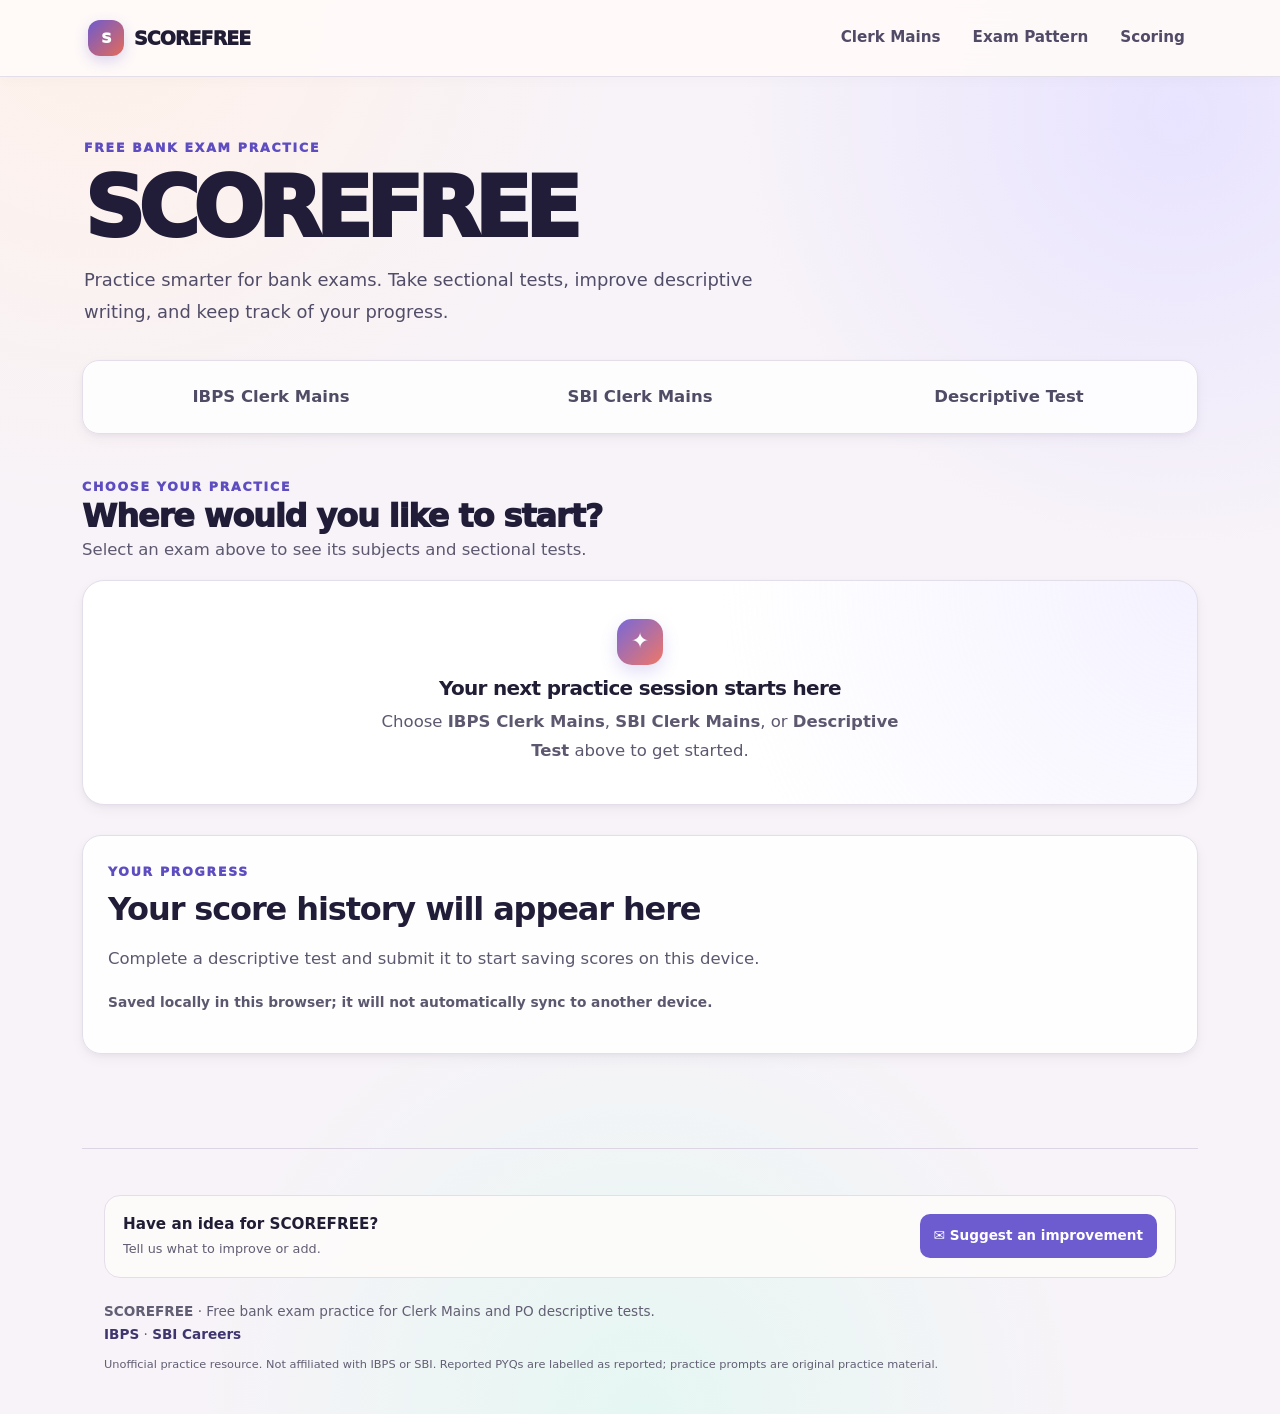
==== index.html @ 8751886a "Bust cached navigation script after direct-launch fix" ====
<!doctype html><html lang="en"><head><meta charset="utf-8"><meta name="viewport" content="width=device-width,initial-scale=1"><meta name="description" content="SCOREFREE is a free bank exam practice website for IBPS Clerk Mains, SBI Clerk Mains and PO descriptive tests."><meta name="robots" content="index, follow"><link rel="canonical" href="https://letscrackitt.github.io/scorefree/"><meta property="og:title" content="SCOREFREE — Free Bank Exam Practice"><meta property="og:description" content="Free sectional practice for IBPS Clerk Mains and SBI Clerk Mains, plus descriptive writing practice for IBPS PO and SBI PO."><meta property="og:type" content="website"><meta property="og:url" content="https://letscrackitt.github.io/scorefree/"><title>SCOREFREE — Free Bank Exam Sectional Practice</title><link rel="stylesheet" href="style.css?v=20261024i"><style>/* SCOREFREE spacing refinement — subtle visual polish */main{padding-top:42px}.hero{padding:48px 54px}.hero h1{margin-top:10px;margin-bottom:18px}.hero .lead{line-height:1.7}.section-title{margin-top:42px;margin-bottom:15px}.grid>.card{min-height:235px;padding:28px 28px 24px}.grid>.card h2{margin-top:17px;margin-bottom:8px}.types{gap:17px}.type{padding:24px 26px 22px}@media(max-width:900px){main{padding-top:30px}.hero{padding:40px 32px}}@media(max-width:800px){main{padding-top:28px}.hero{padding:34px 24px}}@media(max-width:500px){.hero{padding:32px 22px}.section-title{margin-top:38px}}</style><script async src="https://www.googletagmanager.com/gtag/js?id=G-ZDRTG9LGFW"></script><script>window.dataLayer=window.dataLayer||[];function gtag(){dataLayer.push(arguments);}gtag('js',new Date());gtag('config','G-ZDRTG9LGFW');</script></head><body><header><div class="nav"><button class="brand" onclick="home()"><span class="mark">S</span><span>SCOREFREE</span></button><div class="nav-actions"><button class="navlink" onclick="showHomeTab(&quot;ibps-clerk&quot;)">Clerk Mains</button><button class="navlink" onclick="patterns()">Exam Pattern</button><button class="navlink" onclick="aboutScores()">Scoring</button></div></div></header><main id="app"></main><footer><div style="margin:18px 0 22px;padding:16px 18px;border:1px solid var(--line);border-radius:16px;background:rgba(255,253,252,.8);display:flex;align-items:center;justify-content:space-between;gap:14px;flex-wrap:wrap"><div><b style="display:block;color:var(--ink);font-size:.95rem">Have an idea for SCOREFREE?</b><span style="font-size:.8rem">Tell us what to improve or add.</span></div><a href="https://mail.google.com/mail/?view=cm&fs=1&to=gold24cc@gmail.com&su=SCOREFREE%20suggestion" target="_blank" rel="noopener noreferrer" style="display:inline-flex;align-items:center;gap:7px;padding:10px 14px;border-radius:10px;background:var(--purple);color:#fff;text-decoration:none;font-weight:900;white-space:nowrap">✉ Suggest an improvement</a></div><b>SCOREFREE</b><span> · Free bank exam practice for Clerk Mains and PO descriptive tests.</span><div><a href="https://www.ibps.in/" target="_blank" rel="noreferrer">IBPS</a> · <a href="https://sbi.bank.in/web/careers/current-openings1" target="_blank" rel="noreferrer">SBI Careers</a></div><small>Unofficial practice resource. Not affiliated with IBPS or SBI. Reported PYQs are labelled as reported; practice prompts are original practice material.</small></footer><script src="initial-scroll-fix.js?v=20260911b"></script><script src="data.js?v=20260910c"></script><script src="longpassages.js?v=20260910c"></script><script src="app.js?v=20261024b"></script><script src="seo.js?v=20260910d"></script><script src="test-start.js?v=20260925a"></script><script src="passage-length-fix.js?v=20260910a"></script><script src="question-headings.js?v=20260911a"></script><script src="scroll-fix.js?v=20260911a"></script><script src="redesign.js?v=20261025b"></script></body></html>
---- style.css ----
:root{--ink:#202033;--muted:#6e6a7d;--line:#e7dfeb;--bg:#f7f3f8;--card:#fffdfc;--nav:#fff9f6;--navy:#29244a;--teal:#178f83;--teal2:#106b64;--coral:#e56b57;--gold:#d9a441;--purple:#7567c8;--yellow:#f2c94c;--mint:#dff5ef;--lav:#ebe7fb;--peach:#fde5df;--butter:#fff3c9;--shadow:0 18px 50px rgba(43,34,67,.09);--space-1:6px;--space-2:10px;--space-3:14px;--space-4:18px;--space-5:24px;--space-6:32px;--space-7:42px}*{box-sizing:border-box}html{scroll-behavior:smooth}body{margin:0;background:radial-gradient(circle at 8% 0%,#fff1e9 0,transparent 28%),radial-gradient(circle at 92% 8%,#e8e3ff 0,transparent 25%),radial-gradient(circle at 50% 100%,#e5f7f2 0,transparent 28%),var(--bg);color:var(--ink);font-family:Inter,ui-sans-serif,system-ui,-apple-system,"Segoe UI",sans-serif}button,textarea{font:inherit}button{cursor:pointer}.nav{max-width:1160px;margin:auto;padding:15px 22px;display:flex;align-items:center;justify-content:space-between}.nav-actions{display:flex;gap:var(--space-1)}.brand{border:0;background:none;font-size:1.18rem;font-weight:950;letter-spacing:-.04em;color:var(--ink);display:flex;align-items:center;gap:10px}.mark{display:grid;place-items:center;width:36px;height:36px;border-radius:12px;background:linear-gradient(135deg,var(--purple),var(--coral));color:#fff;font-size:.9rem;box-shadow:0 8px 18px rgba(117,103,200,.25)}header{position:sticky;top:0;z-index:10;background:rgba(255,249,246,.88);backdrop-filter:blur(16px);border-bottom:1px solid var(--line)}.navlink,.back{border:0;background:none;color:var(--muted);font-weight:850;padding:9px 11px}.navlink:hover,.back:hover{color:var(--purple)}main{max-width:1160px;margin:auto;padding:var(--space-7) 22px 76px;min-height:72vh}.hero{position:relative;overflow:hidden;padding:52px 56px;border:1px solid var(--line);border-radius:32px;background:linear-gradient(135deg,#fffaf5 0%,#f3edff 48%,#e6faf5 100%);box-shadow:var(--shadow)}.hero:before{content:"";position:absolute;width:230px;height:230px;border-radius:50%;background:rgba(242,201,76,.24);right:90px;bottom:-145px}.hero:after{content:"";position:absolute;width:220px;height:220px;border-radius:50%;background:rgba(229,107,87,.14);right:-70px;top:-90px}.eyebrow{text-transform:uppercase;letter-spacing:.15em;font-size:.72rem;font-weight:950;color:var(--purple);margin:0 0 var(--space-2)}h1{font-size:clamp(2.7rem,7vw,5.7rem);line-height:.91;letter-spacing:-.075em;margin:11px 0 20px;max-width:850px}h2{letter-spacing:-.04em;margin-top:0}h3{letter-spacing:-.025em}.lead{color:var(--muted);line-height:1.75;max-width:730px;font-size:1.05rem;margin:0}.hero-actions{display:flex;gap:var(--space-2);flex-wrap:wrap;margin-top:var(--space-5)}.primary,.secondary,.ghost{border-radius:12px;padding:12px 16px;font-weight:900;transition:.16s}.primary{border:1px solid var(--purple);background:linear-gradient(135deg,var(--purple),#5c50ad);color:#fff;box-shadow:0 9px 19px rgba(117,103,200,.2)}.primary:hover{background:linear-gradient(135deg,#6659b7,var(--purple));transform:translateY(-1px)}.secondary{border:1px solid var(--line);background:#fffaf7;color:var(--ink)}.secondary:hover{border-color:#cfc1da;transform:translateY(-1px)}.ghost{border:1px solid transparent;background:transparent;color:var(--purple)}.grid{display:grid;grid-template-columns:repeat(2,1fr);gap:var(--space-4)}.card{background:rgba(255,253,252,.88);border:1px solid var(--line);border-radius:20px;padding:var(--space-5);box-shadow:0 9px 30px rgba(43,34,67,.055);transition:.16s;position:relative;overflow:hidden}.card:before{content:"";position:absolute;left:0;top:0;width:7px;height:100%;background:linear-gradient(var(--purple),var(--coral))}.card:hover{transform:translateY(-2px);box-shadow:0 18px 40px rgba(43,34,67,.1);border-color:#d4c9dd}.badge{display:inline-flex;align-items:center;background:var(--lav);color:#5549a6;border-radius:99px;padding:6px 10px;font-size:.72rem;font-weight:950}.badge.coral{background:var(--peach);color:#a84838}.muted{color:var(--muted)}.types{display:grid;grid-template-columns:repeat(2,1fr);gap:15px}.type:nth-child(3n+1){background:linear-gradient(135deg,#fffdfc,#f0ecff)}.type:nth-child(3n+2){background:linear-gradient(135deg,#fffdfc,#e9f8f4)}.type:nth-child(3n){background:linear-gradient(135deg,#fffdfc,#fff2d7)}.count{display:inline-flex;margin-top:7px;align-items:center;gap:5px;color:var(--muted);font-size:.82rem}.count strong{color:var(--ink)}.tests{display:grid;grid-template-columns:repeat(5,minmax(0,1fr));gap:var(--space-3);margin-top:var(--space-5)}.test{border:1px solid var(--line);background:rgba(255,253,252,.9);border-radius:17px;padding:16px;min-height:112px;text-align:left;transition:.16s;display:flex;flex-direction:column;justify-content:space-between;gap:8px;box-shadow:0 4px 14px rgba(43,34,67,.035)}.test:nth-child(4n+1){border-top:4px solid var(--purple)}.test:nth-child(4n+2){border-top:4px solid var(--teal)}.test:nth-child(4n+3){border-top:4px solid var(--coral)}.test:nth-child(4n){border-top:4px solid var(--gold)}.test:hover{border-color:#cdbfd9;box-shadow:0 15px 30px rgba(43,34,67,.09);transform:translateY(-2px)}.num{font-size:1.35rem;font-weight:950}.small{font-size:.78rem;color:var(--muted)}.tag{display:inline-flex;width:max-content;border-radius:99px;padding:5px 8px;font-size:.67rem;font-weight:900}.tag.pyq{background:var(--mint);color:#126b61}.tag.practice{background:var(--peach);color:#a74e38}.notice{background:linear-gradient(135deg,#fff5cf,#fff0e8);border:1px solid #eedcb7;border-radius:15px;padding:15px 17px;color:#665d4e;line-height:1.6}.pattern-grid{display:grid;grid-template-columns:repeat(2,1fr);gap:16px;margin-top:20px}.pattern-card{background:linear-gradient(135deg,#fffdfc,#f0ecff);border:1px solid var(--line);border-radius:20px;padding:22px}.pattern-card:nth-child(2){background:linear-gradient(135deg,#fffdfc,#e5f8f3)}.pattern-card strong{font-size:1.2rem}.stat-row{display:flex;gap:8px;flex-wrap:wrap;margin-top:13px}.stat{padding:7px 10px;border-radius:9px;background:var(--butter);font-size:.78rem;font-weight:850}.testhead{display:flex;justify-content:space-between;gap:20px;align-items:start}.timerbox{text-align:right}.timer{background:linear-gradient(135deg,var(--navy),#4a3d78);color:#fff;padding:12px 16px;border-radius:13px;font-weight:950;font-variant-numeric:tabular-nums;min-width:94px;text-align:center;font-size:1.1rem;box-shadow:0 9px 20px rgba(41,36,74,.2)}.timer.warn{background:linear-gradient(135deg,#c94c3d,var(--coral))}.prompt{margin-top:var(--space-5);background:rgba(255,253,252,.94);border:1px solid var(--line);border-radius:22px;padding:28px 32px;box-shadow:var(--shadow)}.prompttext{line-height:1.8;font-size:1.06rem}.learn-strip{display:grid;grid-template-columns:1.1fr .9fr;gap:var(--space-2);margin-top:var(--space-5)}.learn-strip>div{border-radius:14px;padding:14px 15px;display:flex;flex-direction:column;gap:4px}.learn-strip>div:first-child{background:var(--lav);color:#4f478e}.learn-strip .word-rule{background:var(--mint);color:#225e57}.learn-strip span{font-size:.88rem;line-height:1.55}.answerbox{position:relative;margin-top:var(--space-5)}.textarea{width:100%;min-height:360px;margin-top:0;border:1px solid #d7cedd;border-radius:14px;padding:17px;resize:vertical;line-height:1.7;outline:none;background:#fff}.textarea:focus{border-color:var(--purple);box-shadow:0 0 0 4px rgba(117,103,200,.12)}.words{text-align:right;color:var(--muted);font-size:.8rem;margin-top:6px}.actions{display:flex;justify-content:flex-end;gap:var(--space-2);margin-top:var(--space-3);flex-wrap:wrap}.feedback{margin-top:var(--space-5);display:grid;grid-template-columns:1.1fr .9fr;gap:var(--space-4)}.scorecard,.learncard{background:linear-gradient(135deg,#fffdfc,#f1edff);border:1px solid var(--line);border-radius:20px;padding:22px}.learncard{background:linear-gradient(135deg,#fffdfc,#e8f8f3)}.scorebig{font-size:3rem;font-weight:950;letter-spacing:-.07em}.scorebar{height:10px;background:#e8e0ed;border-radius:99px;overflow:hidden;margin:12px 0 18px}.scorefill{height:100%;background:linear-gradient(90deg,var(--coral),var(--purple),var(--teal));border-radius:99px}.rubric{display:grid;gap:10px}.rubric-row{display:grid;grid-template-columns:1fr 50px;gap:10px;align-items:center}.mini-bar{height:7px;background:#e8e0ed;border-radius:99px;overflow:hidden}.mini-fill{height:100%;background:linear-gradient(90deg,var(--gold),var(--coral));border-radius:99px}.learncard ul{padding-left:19px;line-height:1.7}.result-actions{display:flex;gap:9px;flex-wrap:wrap;margin-top:17px}table{width:100%;border-collapse:separate;border-spacing:0;background:var(--card);border:1px solid var(--line);border-radius:17px;overflow:hidden}th,td{padding:14px;border-bottom:1px solid var(--line);text-align:left}th{background:#eee9f8;font-size:.82rem}tr:last-child td{border-bottom:0}.score-note{font-size:.78rem;color:var(--muted);line-height:1.55}.section-title{display:flex;justify-content:space-between;align-items:end;gap:16px;margin:38px 0 16px}.section-title p{margin:0}.history{margin-top:var(--space-5)}.history-row{display:flex;justify-content:space-between;gap:12px;padding:13px 0;border-bottom:1px solid var(--line)}footer{max-width:1116px;margin:auto;border-top:1px solid var(--line);padding:28px 22px 40px;color:var(--muted);font-size:.85rem}footer a{color:var(--ink);font-weight:800}footer small{display:block;margin-top:9px}.practice-target{display:inline-block;margin-top:10px;padding:9px 12px;border-radius:10px;background:#fff1cf;border:1px solid #f1c86b;font-weight:800;color:#6b4b00}.passage{margin:28px auto;padding:30px 32px;max-width:980px;border:1px solid #c9b8ff;border-radius:18px;background:linear-gradient(135deg,#faf7ff,#f0fbff);box-shadow:0 8px 22px rgba(43,34,67,.05)}.passage-label{font-size:.78rem;text-transform:uppercase;letter-spacing:.09em;font-weight:900;color:#6d4aff;margin-bottom:14px}.passage p{margin:0;line-height:1.9;color:#25304a;font-size:1rem}.passage p+p{margin-top:1.05em}@media(max-width:900px){main{padding:30px 18px 62px}.hero{padding:40px 32px}.tests{grid-template-columns:repeat(4,minmax(0,1fr))}}@media(max-width:800px){main{padding:28px 15px 58px}.hero{padding:34px 24px}.grid,.types,.pattern-grid,.feedback,.learn-strip{grid-template-columns:1fr}.tests{grid-template-columns:repeat(3,minmax(0,1fr))}.testhead{flex-direction:column}.timerbox{text-align:left}.section-title{align-items:start;flex-direction:column}}@media(max-width:500px){.nav{padding:12px 14px}.nav-actions{gap:0}.navlink{padding:8px 6px;font-size:.78rem}.brand{font-size:1rem}.tests{grid-template-columns:repeat(2,minmax(0,1fr));gap:10px}.test{min-height:104px;padding:13px}.prompt{padding:20px}.passage{margin:20px 0;padding:22px 20px}.textarea{min-height:300px}.actions{justify-content:stretch}.actions button{flex:1}.hero-actions{flex-direction:column;align-items:stretch}}

/* SCOREFREE visual polish v2 — styling only, no app logic changes */
:focus-visible{outline:3px solid rgba(117,103,200,.32);outline-offset:3px}
::selection{background:#ddd5ff;color:#29244a}
.nav{min-height:68px}
.brand{transition:transform .18s ease,opacity .18s ease}.brand:hover{transform:translateY(-1px);opacity:.9}
.mark{transition:transform .18s ease,box-shadow .18s ease}.brand:hover .mark{transform:rotate(-3deg) scale(1.04);box-shadow:0 10px 22px rgba(117,103,200,.3)}
.navlink{border-radius:10px;transition:background .16s ease,color .16s ease}.navlink:hover{background:rgba(117,103,200,.08)}
main{padding-top:50px}
.hero{isolation:isolate}.hero>*{position:relative;z-index:1}
.hero h1{max-width:760px}.hero .lead{max-width:650px}
.primary,.secondary,.ghost{min-height:44px}.primary:active,.secondary:active{transform:translateY(1px)}
.grid{gap:20px}.grid>.card{min-height:245px;padding:30px 30px 26px}.grid>.card h2{margin:18px 0 9px}.grid>.card .muted{line-height:1.65}
.card:before{opacity:.85}.card:hover:before{opacity:1}
.section-title{margin-top:48px}.section-title h2{margin:0;font-size:clamp(1.45rem,3vw,2rem)}
.types{gap:18px}.type{min-height:190px;display:flex;flex-direction:column;justify-content:space-between;padding:25px 27px 23px}.type h3{font-size:1.35rem;margin:16px 0 0}.type .primary{align-self:flex-start;margin-top:20px}
.tests{gap:13px}.test{min-height:126px;padding:15px 15px 14px}.test .small{line-height:1.45}.test:focus-visible{transform:translateY(-2px);border-color:var(--purple)}
.notice{box-shadow:0 5px 18px rgba(43,34,67,.035)}
.testhead{padding:4px 2px 2px}.testhead h2{font-size:clamp(1.7rem,4vw,2.35rem);margin:8px 0 5px}.timerbox{position:sticky;top:88px}.timer{font-size:1.18rem;letter-spacing:.02em;padding:13px 18px}
.prompt{padding:32px 36px}.prompttext h2{font-size:clamp(1.35rem,3vw,1.85rem);line-height:1.25}.prompttext>p{line-height:1.75}.passage{max-width:900px;margin:30px auto;padding:30px 34px;border-radius:20px}.passage p{font-size:1.02rem;line-height:1.88}
.learn-strip{gap:12px}.learn-strip>div{min-height:92px;padding:16px 17px}.learn-strip b{font-size:.9rem}
.answerbox{margin-top:26px}.textarea{min-height:390px;font-size:1rem;box-shadow:inset 0 1px 2px rgba(43,34,67,.025)}.textarea::placeholder{color:#aaa3b3}
.actions{margin-top:16px}.actions .primary{min-width:150px}
.feedback{gap:20px}.scorecard,.learncard{padding:28px}.scorebig{font-size:3.6rem}.scorebar{height:11px}.result-actions{gap:10px}
footer{margin-top:18px;border-top-color:#ddd4e3}footer a{text-decoration:none}footer a:hover{text-decoration:underline;color:var(--purple)}
.site-feedback{margin-bottom:22px;padding-bottom:22px;border-bottom:1px solid var(--line)}
@media(max-width:800px){main{padding-top:34px}.grid>.card{min-height:auto}.type{min-height:170px}.prompt{padding:26px 24px}.timerbox{position:static}.scorecard,.learncard{padding:23px}}
@media(max-width:500px){main{padding-top:24px}.nav{min-height:62px}.hero{border-radius:24px;padding:30px 22px}.hero h1{font-size:clamp(2.55rem,15vw,4rem);line-height:.94}.hero-actions{gap:9px}.grid>.card{padding:24px 22px}.tests{gap:9px}.test{min-height:112px;padding:12px}.prompt{padding:22px 18px;border-radius:18px}.passage{padding:21px 18px;border-radius:17px}.learn-strip>div{min-height:auto}.textarea{min-height:310px;padding:15px}.actions .primary{min-width:0}.feedback{gap:13px}.scorebig{font-size:3.1rem}}
@media(prefers-reduced-motion:reduce){*,*::before,*::after{scroll-behavior:auto!important;transition:none!important;animation:none!important}}

.scorebig{display:flex;align-items:baseline;gap:8px;letter-spacing:-.04em}.scorebig .score-denom{font-size:1.45rem;font-weight:800;letter-spacing:-.02em;color:var(--muted)}@media(max-width:600px){.scorebig .score-denom{font-size:1.15rem}}


/* Homepage navigation refresh */
.site-intro{padding:18px 2px 8px;margin-bottom:22px}
.site-intro h1{font-size:clamp(3rem,8vw,5.2rem);letter-spacing:-.075em;line-height:.95;margin:10px 0 16px}
.site-intro .lead{max-width:720px}
.home-tabs{display:flex;gap:8px;flex-wrap:wrap;padding:7px;background:rgba(255,253,252,.78);border:1px solid var(--line);border-radius:16px;margin:24px 0 20px;box-shadow:0 7px 22px rgba(43,34,67,.045)}
.home-tab{flex:1;min-width:160px;padding:13px 15px;border:1px solid transparent;border-radius:11px;background:transparent;color:var(--muted);font-weight:900}
.home-tab:hover{background:#f1edff;color:var(--purple)}
.home-tab.active{background:var(--navy);color:#fff;box-shadow:0 6px 16px rgba(41,36,74,.17)}
.home-tab-content{min-height:250px}
.subject-columns{display:grid;grid-template-columns:repeat(3,minmax(0,1fr));gap:16px}
.section-card{display:flex;flex-direction:column;align-items:flex-start;gap:10px;background:rgba(255,253,252,.94);border:1px solid var(--line);border-radius:19px;padding:21px;box-shadow:0 9px 26px rgba(43,34,67,.055);min-height:205px}
.section-card:nth-child(3n+1){border-top:4px solid var(--purple)}
.section-card:nth-child(3n+2){border-top:4px solid var(--teal)}
.section-card:nth-child(3n){border-top:4px solid var(--coral)}
.section-card h3{font-size:1.25rem;margin:2px 0 0}
.section-card p{margin:0}
.section-card .primary{margin-top:auto;width:100%}
.section-card-top{width:100%;display:flex;justify-content:space-between;align-items:center;gap:8px;flex-wrap:wrap}
.progress-panel{margin-top:30px;padding:23px;background:rgba(255,253,252,.8);border:1px solid var(--line);border-radius:20px}
.progress-heading{display:flex;justify-content:space-between;align-items:center;gap:14px;flex-wrap:wrap}
.progress-heading h2,.progress-panel h2{margin:0 0 7px}
.progress-panel .eyebrow{margin-bottom:8px}
.progress-grid{display:grid;grid-template-columns:repeat(3,minmax(0,1fr));gap:11px;margin-top:16px}
.progress-item{display:flex;flex-direction:column;gap:7px;padding:14px;border-radius:12px;background:#f6f4ff;border:1px solid #e8e3fb}
.progress-item b{font-size:.88rem}
.progress-item span{font-size:.82rem;color:var(--muted)}
.progress-badge{display:inline-flex;align-self:flex-start;border-radius:8px;background:var(--mint);color:#126b61;padding:5px 7px;font-size:.7rem;font-weight:900}
@media(max-width:850px){.subject-columns{grid-template-columns:1fr}.section-card{min-height:0}.progress-grid{grid-template-columns:repeat(2,minmax(0,1fr))}}
@media(max-width:560px){.site-intro h1{font-size:3.2rem}.home-tabs{display:grid;grid-template-columns:1fr}.home-tab{width:100%;text-align:left}.progress-grid{grid-template-columns:1fr}.section-card{padding:18px}.progress-panel{padding:17px}}


.history-list{margin-top:20px;border-top:1px solid var(--line);padding-top:15px}
.history-list h3{margin:0 0 10px}
.history-row{display:flex;justify-content:space-between;align-items:center;gap:14px;padding:12px 2px;border-bottom:1px solid var(--line)}
.history-row span{display:flex;flex-direction:column;gap:3px}
.history-row small{display:block;font-size:.75rem;color:var(--muted);font-weight:500}
.history-row strong{white-space:nowrap;color:var(--navy)}

/* Subject test list */
.section-test-grid{display:grid;grid-template-columns:repeat(5,minmax(0,1fr));gap:13px;margin:18px 0 26px}
.section-test-card{display:flex;flex-direction:column;align-items:flex-start;gap:9px;text-align:left;min-height:150px;padding:17px;border:1px solid var(--line);border-top:4px solid var(--purple);border-radius:15px;background:rgba(255,253,252,.94);box-shadow:0 6px 20px rgba(43,34,67,.05);transition:.16s}
.section-test-card:nth-child(3n+2){border-top-color:var(--teal)}
.section-test-card:nth-child(3n){border-top-color:var(--coral)}
.section-test-card:hover{transform:translateY(-2px);box-shadow:0 13px 28px rgba(43,34,67,.09);border-left-color:#cfc4df}
.test-number{font-weight:950;font-size:1.15rem;color:var(--navy)}
.test-metrics{font-size:.82rem;font-weight:800}
.test-time{font-size:.8rem;color:var(--muted)}
.test-open{font-size:.76rem;font-weight:900;color:var(--purple);margin-top:auto}
.test-list-heading{margin:22px 0 12px}
.test-list-heading h2{margin:5px 0 8px}
.test-summary{display:flex;gap:10px;flex-wrap:wrap;margin-top:16px}
.test-summary span{padding:10px 13px;border-radius:10px;background:rgba(255,253,252,.9);border:1px solid var(--line);font-size:.84rem}
@media(max-width:950px){.section-test-grid{grid-template-columns:repeat(3,minmax(0,1fr))}}
@media(max-width:600px){.section-test-grid{grid-template-columns:repeat(2,minmax(0,1fr));gap:9px}.section-test-card{padding:13px;min-height:140px}.test-metrics{font-size:.75rem}}


/* Neutral landing state: no exam is preselected on first visit */
.welcome-choice{min-height:190px;padding:34px 24px;margin-top:4px;display:flex;flex-direction:column;align-items:center;justify-content:center;text-align:center;background:rgba(255,253,252,.76);border:1px solid var(--line);border-radius:22px;box-shadow:0 12px 34px rgba(39,31,73,.06)}
.welcome-choice-icon{width:46px;height:46px;display:grid;place-items:center;margin-bottom:12px;border-radius:15px;background:linear-gradient(135deg,#7868d8,#ef7767);color:#fff;font-size:1.35rem}
.welcome-choice h3{margin:0 0 8px;color:var(--ink);font-size:1.2rem}
.welcome-choice p{margin:0;max-width:560px}


/* ==========================================================
   SCOREFREE — PREMIUM UI POLISH
   Visual-only overrides. Existing markup and app logic remain.
   ========================================================== */

/* 1. Consistent typography, contrast and elevation tokens */
:root {
  --ink: #201d35;
  --muted: #625e73;
  --line: #e4deeb;
  --purple: #6d5bd0;
  --purple-dark: #5545b0;
  --shadow-sm: 0 2px 5px rgba(35,28,65,.035), 0 5px 14px rgba(35,28,65,.045);
  --shadow-md: 0 3px 8px rgba(35,28,65,.035), 0 12px 28px rgba(35,28,65,.075);
  --shadow-lg: 0 5px 12px rgba(35,28,65,.04), 0 20px 44px rgba(35,28,65,.11);
  --focus-ring: 0 0 0 4px rgba(109,91,208,.16);
}
body {
  color: var(--ink);
  font-family: Inter, ui-sans-serif, system-ui, -apple-system, BlinkMacSystemFont, "Segoe UI", sans-serif;
  font-size: 16px;
  line-height: 1.6;
  -webkit-font-smoothing: antialiased;
  text-rendering: optimizeLegibility;
}
p, .muted, .lead, .small { color: var(--muted); }
h1, h2, h3, h4 { color: var(--ink); line-height: 1.2; }
button, a, .card, .type, .test, .section-card, .section-test-card,
.pattern-card, .progress-item, .home-tab, .navlink, .primary, .secondary, .ghost {
  transition: all .2s ease;
}
button { -webkit-tap-highlight-color: transparent; }
button:focus-visible, a:focus-visible, textarea:focus-visible {
  outline: 3px solid rgba(109,91,208,.55);
  outline-offset: 3px;
}

/* 2. Navigation */
header {
  background: rgba(255,250,249,.94);
  border-bottom: 1px solid var(--line);
  box-shadow: 0 3px 14px rgba(35,28,65,.025);
}
.nav { min-height: 70px; }
.brand { color: var(--ink); letter-spacing: -.045em; }
.mark { box-shadow: 0 5px 14px rgba(109,91,208,.24); }
.navlink {
  position: relative; border-radius: 10px; color: #514c65; padding: 10px 13px;
}
.navlink:hover { color: var(--purple-dark); background: #f0edff; transform: translateY(-1px); }

/* 3. Main exam tabs and selected state */
.home-tabs {
  gap: 7px; padding: 7px; background: rgba(255,255,255,.86);
  border: 1px solid var(--line); border-radius: 17px; box-shadow: var(--shadow-sm);
}
.home-tab {
  position: relative; border: 1px solid transparent; border-radius: 11px;
  padding: 14px 16px; color: #514c65; font-weight: 800;
}
.home-tab:hover { color: var(--purple-dark); background: #f2efff; border-color: #e4ddff; }
.home-tab.active {
  color: #fff; background: linear-gradient(135deg,#302950,#44386f);
  border-color: #514581;
  box-shadow: 0 4px 9px rgba(41,36,74,.14), 0 8px 18px rgba(41,36,74,.12);
}
.home-tab.active:hover { background: linear-gradient(135deg,#3b315f,#514284); }

/* 4. Cards: crisp borders and layered shadows */
.card, .section-card, .type, .pattern-card, .progress-panel, .scorecard, .learncard {
  border: 1px solid var(--line); box-shadow: var(--shadow-sm); border-radius: 19px;
}
.card:hover, .type:hover, .pattern-card:hover, .progress-item:hover {
  transform: translateY(-2px); border-color: #cfc5eb; box-shadow: var(--shadow-md);
}
.section-card {
  position: relative; background: rgba(255,255,255,.97); padding: 23px;
}
.section-card:hover {
  transform: translateY(-3px); border-color: #cfc3f0; box-shadow: var(--shadow-lg);
}
.section-card h3 { font-size: 1.22rem; letter-spacing: -.035em; }
.section-card p { line-height: 1.55; }
.badge { background: #eeebff; color: #4e409d; font-weight: 800; }
.badge.coral { background: #ffebe6; color: #9f392b; }

/* 5. Buttons: hover, keyboard focus and tactile press */
.primary, .secondary, .ghost { min-height: 44px; border-radius: 12px; font-weight: 800; }
.primary {
  background: linear-gradient(135deg,#7665d6,#5c4bb7); border: 1px solid #6755c5;
  box-shadow: 0 3px 6px rgba(74,59,150,.10), 0 8px 18px rgba(74,59,150,.14);
}
.primary:hover {
  background: linear-gradient(135deg,#6755c8,#5140a9); border-color: #5140a9;
  box-shadow: 0 10px 23px rgba(74,59,150,.23); transform: translateY(-2px);
}
.secondary {
  background: #fff; border: 1px solid #ded7e9; color: var(--ink); box-shadow: var(--shadow-sm);
}
.secondary:hover {
  background: #f8f6ff; border-color: #c6b9ed; transform: translateY(-2px); box-shadow: var(--shadow-md);
}
.ghost { color: var(--purple-dark); }
.ghost:hover { background: #efecff; border-color: #e2dbff; }
.primary:active, .secondary:active, .ghost:active, .home-tab:active {
  transform: translateY(0); box-shadow: none;
}

/* 6. Test cards: more legible metrics and clearer hover feedback */
.section-test-card, .test {
  position: relative; background: rgba(255,255,255,.98);
  border-right: 1px solid var(--line); border-bottom: 1px solid var(--line);
  border-left: 1px solid var(--line); box-shadow: var(--shadow-sm);
}
.section-test-card { border-top-width: 4px; border-radius: 16px; padding: 18px; min-height: 155px; }
.section-test-card:hover, .test:hover {
  transform: translateY(-3px); border-right-color: #cfc3eb;
  border-bottom-color: #cfc3eb; border-left-color: #cfc3eb; box-shadow: var(--shadow-md);
}
.test-number, .num { color: var(--navy); font-weight: 900; letter-spacing: -.035em; }
.test-metrics { color: #343047; line-height: 1.5; }
.test-time { line-height: 1.45; }
.test-open { color: var(--purple-dark); font-weight: 850; line-height: 1.45; }
.section-test-card:focus-visible, .test:focus-visible {
  outline: none; border-color: var(--purple); box-shadow: var(--focus-ring), var(--shadow-sm);
}

/* 7. Empty states and progress history */
.welcome-choice {
  background: radial-gradient(circle at 100% 0%,rgba(224,217,255,.35),transparent 42%), #fff;
  border: 1px solid var(--line); border-radius: 22px; padding: 38px 25px; box-shadow: var(--shadow-sm);
}
.welcome-choice-icon { box-shadow: 0 7px 17px rgba(109,91,208,.20); }
.welcome-choice h3 { font-size: 1.25rem; letter-spacing: -.035em; }
.welcome-choice p { max-width: 540px; line-height: 1.75; }
.progress-panel { background: rgba(255,255,255,.9); padding: 25px; box-shadow: var(--shadow-sm); }
.progress-panel .muted { line-height: 1.7; }
.progress-grid { gap: 13px; }
.progress-item {
  background: #faf9ff; border: 1px solid #e6e1f4; border-radius: 14px; padding: 16px;
}
.progress-item b { color: #302b46; line-height: 1.45; }
.progress-item span { line-height: 1.5; }
.history-list { border-top-color: #e7e1ed; }
.history-row { padding: 15px 3px; }
.history-row:hover { background: rgba(239,236,255,.45); }
.history-row strong { color: var(--purple-dark); }

/* 8. Test-taking interface */
.prompt, .textarea, .timer, .scorecard, .learncard { border-radius: 17px; }
.prompt { background: #fff; border-color: #e2dce9; box-shadow: var(--shadow-md); }
.prompttext { color: #302d42; line-height: 1.8; }
.textarea {
  color: var(--ink); border-color: #d8d0e2; background: #fff;
  transition: border-color .2s ease, box-shadow .2s ease;
}
.textarea:focus { border-color: var(--purple); box-shadow: var(--focus-ring); }
.timer { box-shadow: 0 6px 16px rgba(41,36,74,.16); font-variant-numeric: tabular-nums; }
.notice { border-radius: 15px; box-shadow: var(--shadow-sm); }

/* 9. Footer links */
footer { color: #625e73; }
footer a { color: #40366f; text-decoration-thickness: 1px; text-underline-offset: 3px; }
footer a:hover { color: var(--purple-dark); }

/* 10. Mobile refinements */
@media (max-width: 800px) {
  .section-card { padding: 20px; }
  .progress-panel { padding: 20px; }
}
@media (max-width: 560px) {
  body { font-size: 15px; }
  .home-tabs { display: grid; grid-template-columns: 1fr; }
  .home-tab { width: 100%; text-align: left; padding: 13px 15px; }
  .welcome-choice { padding: 30px 20px; }
  .section-test-card { padding: 14px; }
  .progress-panel { padding: 17px; }
  .primary, .secondary { min-height: 45px; }
}

/* 11. Honor reduced-motion accessibility preferences */
@media (prefers-reduced-motion: reduce) {
  *, *::before, *::after { scroll-behavior: auto !important; transition: none !important; animation: none !important; }
}


/* ==========================================================
   Formal test-instructions screen — SCOREFREE practice flow
   ========================================================== */
.test-instructions-page{max-width:980px;margin:0 auto;padding:10px 0 48px;color:var(--ink)}
.instructions-back{margin:0 0 22px;padding-left:0}
.instructions-brandline{display:flex;align-items:center;gap:10px;margin:4px 0 34px;font-size:.82rem;font-weight:950;letter-spacing:.06em;color:var(--ink)}
.instructions-brandline i{font-style:normal;font-weight:600;letter-spacing:0;color:var(--muted)}
.instructions-mark{display:grid;place-items:center;width:35px;height:35px;border-radius:11px;background:linear-gradient(135deg,#7868d8,#e9796b);color:#fff;box-shadow:0 5px 14px rgba(109,91,208,.22)}
.test-instructions-page>.eyebrow{margin:0 0 9px}
.test-instructions-page>h1{font-size:clamp(2rem,5vw,3.25rem);letter-spacing:-.055em;margin:0 0 10px}
.instructions-lead{font-size:1.05rem;max-width:670px;margin:0 0 26px;color:var(--muted)}
.instructions-metrics{display:grid;grid-template-columns:repeat(4,minmax(0,1fr));gap:12px;margin:26px 0}
.instructions-metrics>div{display:flex;flex-direction:column;gap:8px;padding:19px 18px;border:1px solid var(--line);border-radius:15px;background:rgba(255,255,255,.9);box-shadow:var(--shadow-sm)}
.instructions-metrics span{font-size:.8rem;color:var(--muted);font-weight:700}
.instructions-metrics strong{font-size:1.45rem;line-height:1.2;letter-spacing:-.035em;color:var(--ink)}
.instructions-columns{display:grid;grid-template-columns:1fr 1fr;gap:16px;margin:20px 0}
.instructions-panel{padding:23px;border:1px solid var(--line);border-radius:17px;background:#fff;box-shadow:var(--shadow-sm)}
.instructions-panel h2{font-size:1.15rem;margin:0 0 15px}
.instructions-panel ul{margin:0;padding-left:20px;color:#49455c}
.instructions-panel li{padding:5px 0;line-height:1.55}
.marking-row{display:flex;justify-content:space-between;align-items:center;gap:12px;padding:12px 0;border-bottom:1px solid #eeeaf3;font-size:.9rem}
.marking-row:last-of-type{border-bottom:0}
.marking-row>span{display:flex;align-items:center;gap:9px}
.marking-row b{white-space:nowrap;color:var(--ink)}
.mark-dot{width:9px;height:9px;border-radius:50%;display:inline-block;flex:none}
.correct-dot{background:#15956a}.wrong-dot{background:#d75252}.blank-dot{background:#9b96aa}
.preview-disclosure{padding:16px 18px;border:1px solid #f0d9a4;background:#fff9e9;border-radius:13px;color:#705522;line-height:1.65;font-size:.9rem}
.instructions-footer{display:flex;align-items:center;justify-content:space-between;gap:18px;margin-top:20px;padding:22px 0 0;border-top:1px solid var(--line)}
.instructions-footer>div{display:flex;flex-direction:column;gap:3px}
.instructions-footer>div b{color:var(--ink)}
.instructions-footer>div span{font-size:.87rem;color:var(--muted)}
.start-test-button{min-width:190px;padding:14px 20px}
.start-test-button span{margin-left:8px}
@media(max-width:760px){.instructions-metrics{grid-template-columns:repeat(2,minmax(0,1fr))}.instructions-columns{grid-template-columns:1fr}.instructions-brandline{margin-bottom:26px}}
@media(max-width:520px){.test-instructions-page{padding-top:0}.instructions-metrics{gap:9px}.instructions-metrics>div{padding:15px}.instructions-metrics strong{font-size:1.25rem}.instructions-footer{align-items:stretch;flex-direction:column}.start-test-button{width:100%}.instructions-panel{padding:19px}}


/* Subject-first practice flow: subject cards contain Test 1–10 */
.subject-flow-card{gap:11px;min-height:0;align-content:start}
.subject-flow-card h3{margin:2px 0 0}
.subject-flow-card>p{margin:0}
.inline-tests{display:grid;grid-template-columns:repeat(5,minmax(0,1fr));gap:7px;width:100%;margin-top:4px}
.inline-test-button{min-width:0;min-height:39px;padding:8px 4px;border:1px solid #e0d9ee;border-radius:9px;background:#f8f6ff;color:#393255;font-weight:850;font-size:.86rem;box-shadow:0 2px 5px rgba(35,28,65,.035);transition:all .2s ease}
.inline-test-button:hover{background:#eae5ff;color:#45379c;border-color:#bdb0ec;transform:translateY(-2px);box-shadow:0 6px 12px rgba(74,59,150,.12)}
.inline-test-button:active{transform:translateY(0);box-shadow:none}
.inline-test-button:focus-visible{outline:3px solid rgba(109,91,208,.45);outline-offset:2px}
.subject-flow-meta{display:flex;flex-wrap:wrap;align-items:center;gap:6px;margin-top:3px;padding-top:11px;border-top:1px solid #eeeaf3;color:var(--muted);font-size:.77rem;font-weight:700}
.subject-flow-meta span{color:#b4adbf}
@media(max-width:850px){.subject-columns{grid-template-columns:1fr}.subject-flow-card{padding:20px}.inline-tests{grid-template-columns:repeat(10,minmax(0,1fr))}}
@media(max-width:560px){.inline-tests{grid-template-columns:repeat(5,minmax(0,1fr))}.inline-test-button{min-height:42px}}


/* SCOREFREE readability upgrade — stronger type hierarchy and contrast */
body{font-size:16.5px;line-height:1.7;color:#25223b;font-weight:450}
p{line-height:1.75}
h1,h2,h3,h4{color:#211d38;font-weight:900;line-height:1.18;letter-spacing:-.035em}
h1{font-weight:950}
h2{font-size:clamp(1.45rem,2.5vw,2rem)}
h3{font-size:1.18rem;font-weight:900}
.eyebrow,.passage-label{font-size:.78rem;font-weight:950;letter-spacing:.14em;color:#5d4dc0}
.lead{font-size:1.12rem;line-height:1.8;color:#514d68;font-weight:500}
.muted,.small,.count,.score-note{color:#5d586f}
.navlink,.back{font-size:.95rem;font-weight:900;color:#514b67}
.badge,.tag{font-size:.78rem;font-weight:950}
.card h2,.pattern-card h2,.section-title h2{font-weight:950}
.card p,.pattern-card p{font-size:1rem;line-height:1.75}
.test{font-size:.98rem;font-weight:750}
.num{font-size:1.5rem;font-weight:950;color:#29244a}
.small{font-size:.86rem;font-weight:650}
.primary,.secondary,.ghost{font-size:.98rem;font-weight:900}
.notice{font-size:.98rem;font-weight:550;line-height:1.75}
.stat{font-size:.86rem;font-weight:900}
th{font-size:.9rem;font-weight:950;color:#30294e}
td{font-size:.96rem;line-height:1.6}
.history-row{font-size:.98rem;font-weight:600}
@media(max-width:600px){body{font-size:16px}.lead{font-size:1.02rem}h1{line-height:1.02}}
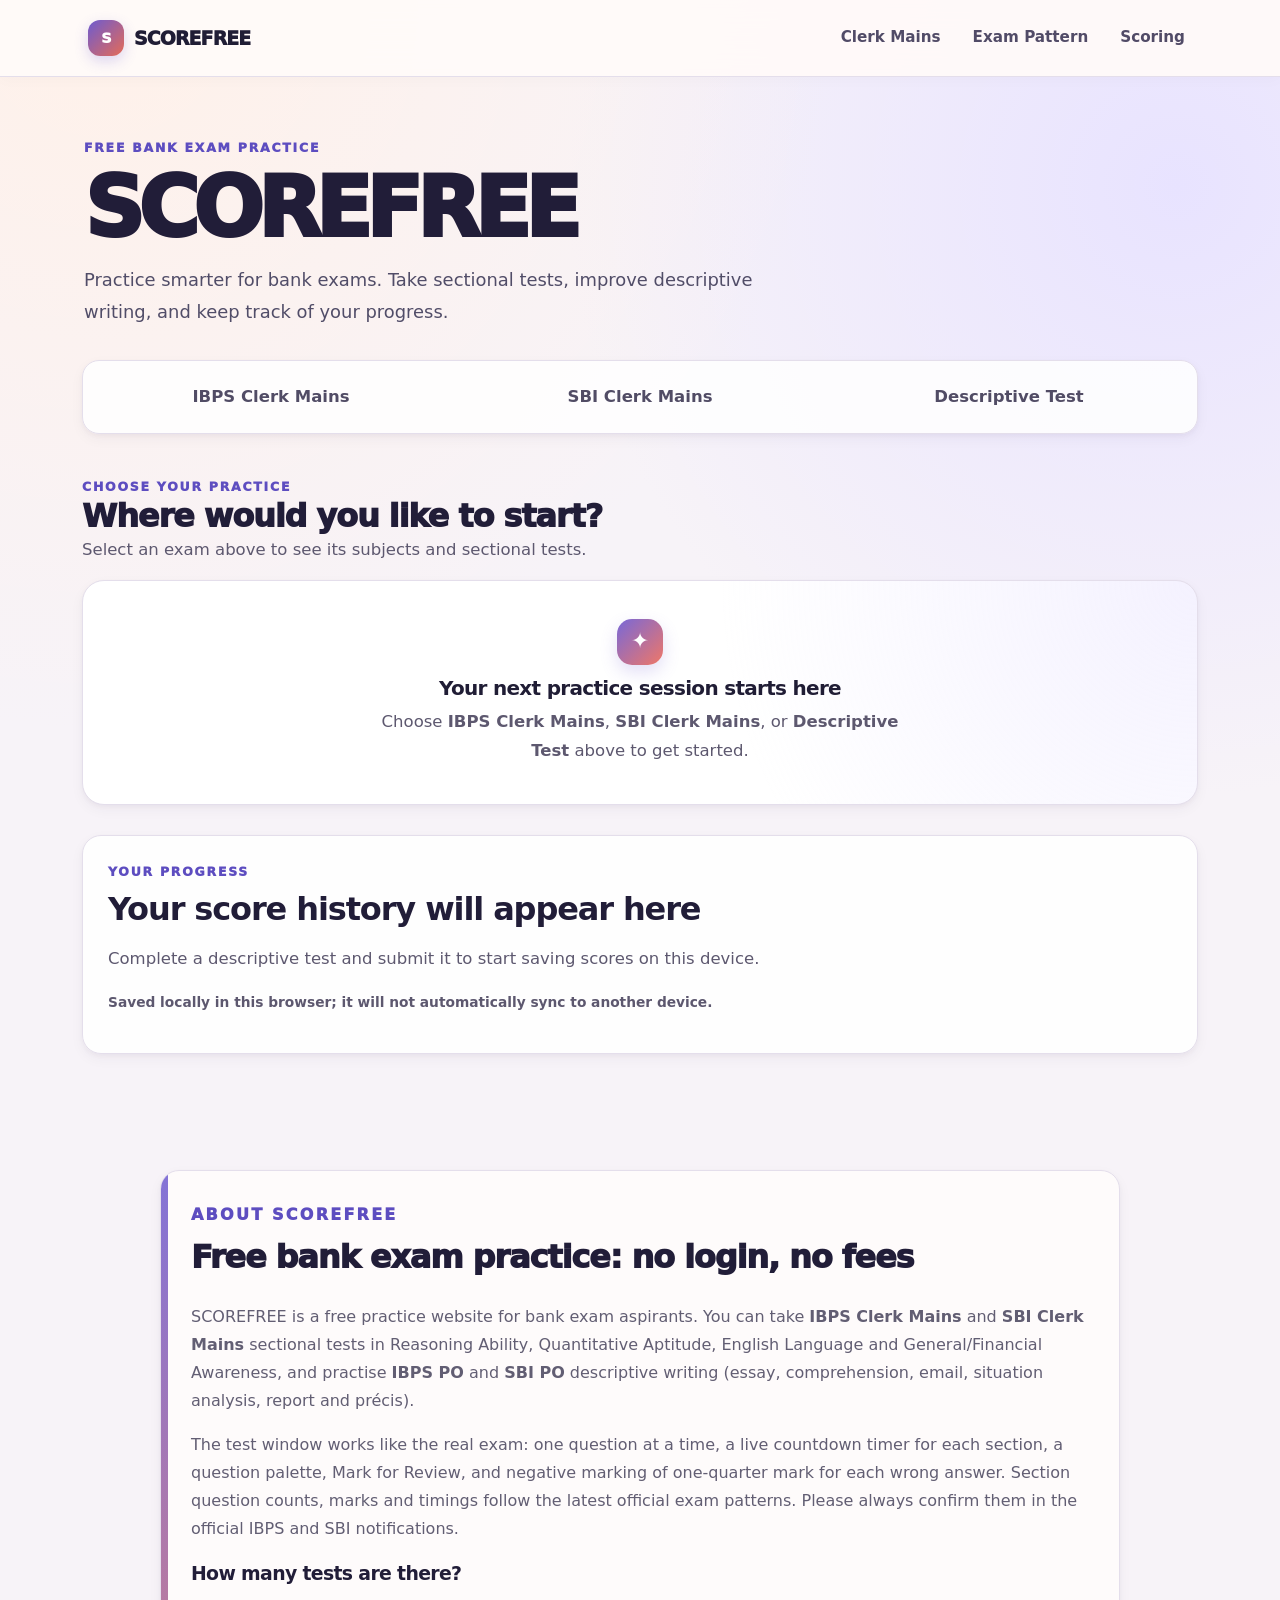
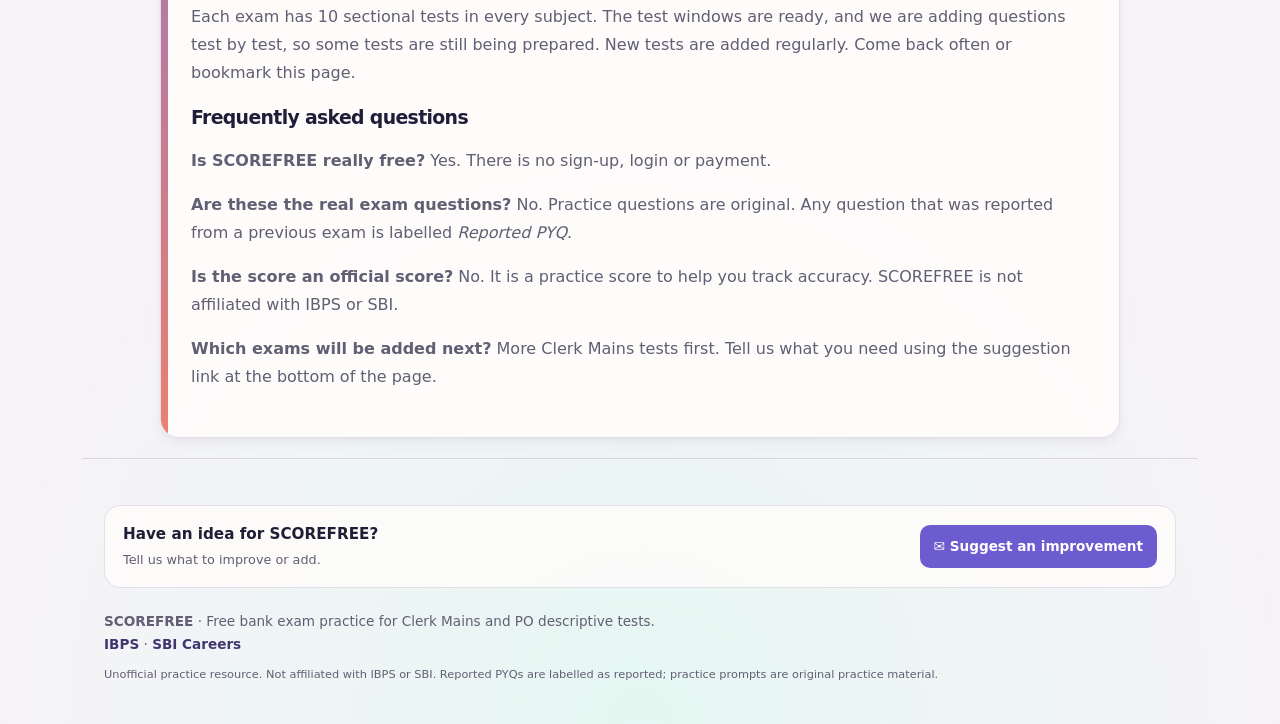
==== commit ff3240f3: "Add files via upload" ====
--- a/index.html
+++ b/index.html
@@ -1 +1,10 @@
-<!doctype html><html lang="en"><head><meta charset="utf-8"><meta name="viewport" content="width=device-width,initial-scale=1"><meta name="description" content="SCOREFREE is a free bank exam practice website for IBPS Clerk Mains, SBI Clerk Mains and PO descriptive tests."><meta name="robots" content="index, follow"><link rel="canonical" href="https://letscrackitt.github.io/scorefree/"><meta property="og:title" content="SCOREFREE — Free Bank Exam Practice"><meta property="og:description" content="Free sectional practice for IBPS Clerk Mains and SBI Clerk Mains, plus descriptive writing practice for IBPS PO and SBI PO."><meta property="og:type" content="website"><meta property="og:url" content="https://letscrackitt.github.io/scorefree/"><title>SCOREFREE — Free Bank Exam Sectional Practice</title><link rel="stylesheet" href="style.css?v=20261024i"><style>/* SCOREFREE spacing refinement — subtle visual polish */main{padding-top:42px}.hero{padding:48px 54px}.hero h1{margin-top:10px;margin-bottom:18px}.hero .lead{line-height:1.7}.section-title{margin-top:42px;margin-bottom:15px}.grid>.card{min-height:235px;padding:28px 28px 24px}.grid>.card h2{margin-top:17px;margin-bottom:8px}.types{gap:17px}.type{padding:24px 26px 22px}@media(max-width:900px){main{padding-top:30px}.hero{padding:40px 32px}}@media(max-width:800px){main{padding-top:28px}.hero{padding:34px 24px}}@media(max-width:500px){.hero{padding:32px 22px}.section-title{margin-top:38px}}</style><script async src="https://www.googletagmanager.com/gtag/js?id=G-ZDRTG9LGFW"></script><script>window.dataLayer=window.dataLayer||[];function gtag(){dataLayer.push(arguments);}gtag('js',new Date());gtag('config','G-ZDRTG9LGFW');</script></head><body><header><div class="nav"><button class="brand" onclick="home()"><span class="mark">S</span><span>SCOREFREE</span></button><div class="nav-actions"><button class="navlink" onclick="showHomeTab(&quot;ibps-clerk&quot;)">Clerk Mains</button><button class="navlink" onclick="patterns()">Exam Pattern</button><button class="navlink" onclick="aboutScores()">Scoring</button></div></div></header><main id="app"></main><footer><div style="margin:18px 0 22px;padding:16px 18px;border:1px solid var(--line);border-radius:16px;background:rgba(255,253,252,.8);display:flex;align-items:center;justify-content:space-between;gap:14px;flex-wrap:wrap"><div><b style="display:block;color:var(--ink);font-size:.95rem">Have an idea for SCOREFREE?</b><span style="font-size:.8rem">Tell us what to improve or add.</span></div><a href="https://mail.google.com/mail/?view=cm&fs=1&to=gold24cc@gmail.com&su=SCOREFREE%20suggestion" target="_blank" rel="noopener noreferrer" style="display:inline-flex;align-items:center;gap:7px;padding:10px 14px;border-radius:10px;background:var(--purple);color:#fff;text-decoration:none;font-weight:900;white-space:nowrap">✉ Suggest an improvement</a></div><b>SCOREFREE</b><span> · Free bank exam practice for Clerk Mains and PO descriptive tests.</span><div><a href="https://www.ibps.in/" target="_blank" rel="noreferrer">IBPS</a> · <a href="https://sbi.bank.in/web/careers/current-openings1" target="_blank" rel="noreferrer">SBI Careers</a></div><small>Unofficial practice resource. Not affiliated with IBPS or SBI. Reported PYQs are labelled as reported; practice prompts are original practice material.</small></footer><script src="initial-scroll-fix.js?v=20260911b"></script><script src="data.js?v=20260910c"></script><script src="longpassages.js?v=20260910c"></script><script src="app.js?v=20261024b"></script><script src="seo.js?v=20260910d"></script><script src="test-start.js?v=20260925a"></script><script src="passage-length-fix.js?v=20260910a"></script><script src="question-headings.js?v=20260911a"></script><script src="scroll-fix.js?v=20260911a"></script><script src="redesign.js?v=20261025b"></script></body></html>+<!doctype html><html lang="en"><head><meta charset="utf-8"><meta name="viewport" content="width=device-width,initial-scale=1"><meta name="description" content="Free IBPS Clerk Mains and SBI Clerk Mains sectional tests with timer, question palette and official-pattern marking, plus IBPS PO and SBI PO descriptive writing practice. No login needed."><meta name="robots" content="index, follow"><link rel="canonical" href="https://letscrackitt.github.io/scorefree/"><meta property="og:title" content="Free IBPS Clerk &amp; SBI Clerk Mains Sectional Tests | SCOREFREE"><meta property="og:site_name" content="SCOREFREE"><meta property="og:locale" content="en_IN"><meta name="twitter:card" content="summary"><meta name="twitter:title" content="Free IBPS Clerk &amp; SBI Clerk Mains Sectional Tests | SCOREFREE"><meta name="twitter:description" content="Free bank exam practice: Clerk Mains sectional tests and PO descriptive writing. No login."><meta property="og:description" content="Free sectional practice for IBPS Clerk Mains and SBI Clerk Mains, plus descriptive writing practice for IBPS PO and SBI PO."><meta property="og:type" content="website"><meta property="og:url" content="https://letscrackitt.github.io/scorefree/"><title>Free IBPS Clerk &amp; SBI Clerk Mains Sectional Tests Online | SCOREFREE</title><link rel="stylesheet" href="style.css?v=20261024i"><script type="application/ld+json">{"@context":"https://schema.org","@type":"WebSite","name":"SCOREFREE","url":"https://letscrackitt.github.io/scorefree/","description":"Free bank exam practice: IBPS Clerk Mains and SBI Clerk Mains sectional tests, and IBPS PO and SBI PO descriptive writing practice.","inLanguage":"en-IN"}</script><style>/* SCOREFREE spacing refinement — subtle visual polish */main{padding-top:42px}.hero{padding:48px 54px}.hero h1{margin-top:10px;margin-bottom:18px}.hero .lead{line-height:1.7}.section-title{margin-top:42px;margin-bottom:15px}.grid>.card{min-height:235px;padding:28px 28px 24px}.grid>.card h2{margin-top:17px;margin-bottom:8px}.types{gap:17px}.type{padding:24px 26px 22px}@media(max-width:900px){main{padding-top:30px}.hero{padding:40px 32px}}@media(max-width:800px){main{padding-top:28px}.hero{padding:34px 24px}}@media(max-width:500px){.hero{padding:32px 22px}.section-title{margin-top:38px}}</style><script async src="https://www.googletagmanager.com/gtag/js?id=G-ZDRTG9LGFW"></script><script>window.dataLayer=window.dataLayer||[];function gtag(){dataLayer.push(arguments);}gtag('js',new Date());gtag('config','G-ZDRTG9LGFW');</script></head><body><header><div class="nav"><button class="brand" onclick="home()"><span class="mark">S</span><span>SCOREFREE</span></button><div class="nav-actions"><button class="navlink" onclick="showHomeTab(&quot;ibps-clerk&quot;)">Clerk Mains</button><button class="navlink" onclick="patterns()">Exam Pattern</button><button class="navlink" onclick="aboutScores()">Scoring</button></div></div></header><main id="app"></main><section id="about" class="card" style="max-width:960px;margin:40px auto 20px;padding:30px"><p class="eyebrow">About SCOREFREE</p><h2 style="margin-top:6px">Free bank exam practice: no login, no fees</h2>
+<p>SCOREFREE is a free practice website for bank exam aspirants. You can take <b>IBPS Clerk Mains</b> and <b>SBI Clerk Mains</b> sectional tests in Reasoning Ability, Quantitative Aptitude, English Language and General/Financial Awareness, and practise <b>IBPS PO</b> and <b>SBI PO</b> descriptive writing (essay, comprehension, email, situation analysis, report and précis).</p>
+<p>The test window works like the real exam: one question at a time, a live countdown timer for each section, a question palette, Mark for Review, and negative marking of one-quarter mark for each wrong answer. Section question counts, marks and timings follow the latest official exam patterns. Please always confirm them in the official IBPS and SBI notifications.</p>
+<h3>How many tests are there?</h3>
+<p>Each exam has 10 sectional tests in every subject. The test windows are ready, and we are adding questions test by test, so some tests are still being prepared. New tests are added regularly. Come back often or bookmark this page.</p>
+<h3>Frequently asked questions</h3>
+<p><b>Is SCOREFREE really free?</b> Yes. There is no sign-up, login or payment.</p>
+<p><b>Are these the real exam questions?</b> No. Practice questions are original. Any question that was reported from a previous exam is labelled <i>Reported PYQ</i>.</p>
+<p><b>Is the score an official score?</b> No. It is a practice score to help you track accuracy. SCOREFREE is not affiliated with IBPS or SBI.</p>
+<p><b>Which exams will be added next?</b> More Clerk Mains tests first. Tell us what you need using the suggestion link at the bottom of the page.</p></section><footer><div style="margin:18px 0 22px;padding:16px 18px;border:1px solid var(--line);border-radius:16px;background:rgba(255,253,252,.8);display:flex;align-items:center;justify-content:space-between;gap:14px;flex-wrap:wrap"><div><b style="display:block;color:var(--ink);font-size:.95rem">Have an idea for SCOREFREE?</b><span style="font-size:.8rem">Tell us what to improve or add.</span></div><a href="https://mail.google.com/mail/?view=cm&fs=1&to=gold24cc@gmail.com&su=SCOREFREE%20suggestion" target="_blank" rel="noopener noreferrer" style="display:inline-flex;align-items:center;gap:7px;padding:10px 14px;border-radius:10px;background:var(--purple);color:#fff;text-decoration:none;font-weight:900;white-space:nowrap">✉ Suggest an improvement</a></div><b>SCOREFREE</b><span> · Free bank exam practice for Clerk Mains and PO descriptive tests.</span><div><a href="https://www.ibps.in/" target="_blank" rel="noreferrer">IBPS</a> · <a href="https://sbi.bank.in/web/careers/current-openings1" target="_blank" rel="noreferrer">SBI Careers</a></div><small>Unofficial practice resource. Not affiliated with IBPS or SBI. Reported PYQs are labelled as reported; practice prompts are original practice material.</small></footer><script src="initial-scroll-fix.js?v=20260911b"></script><script src="data.js?v=20260910c"></script><script src="longpassages.js?v=20260910c"></script><script src="app.js?v=20261024b"></script><script src="seo.js?v=20260910d"></script><script src="test-start.js?v=20260925a"></script><script src="passage-length-fix.js?v=20260910a"></script><script src="question-headings.js?v=20260911a"></script><script src="scroll-fix.js?v=20260911a"></script><script src="redesign.js?v=20261026c"></script></body></html>
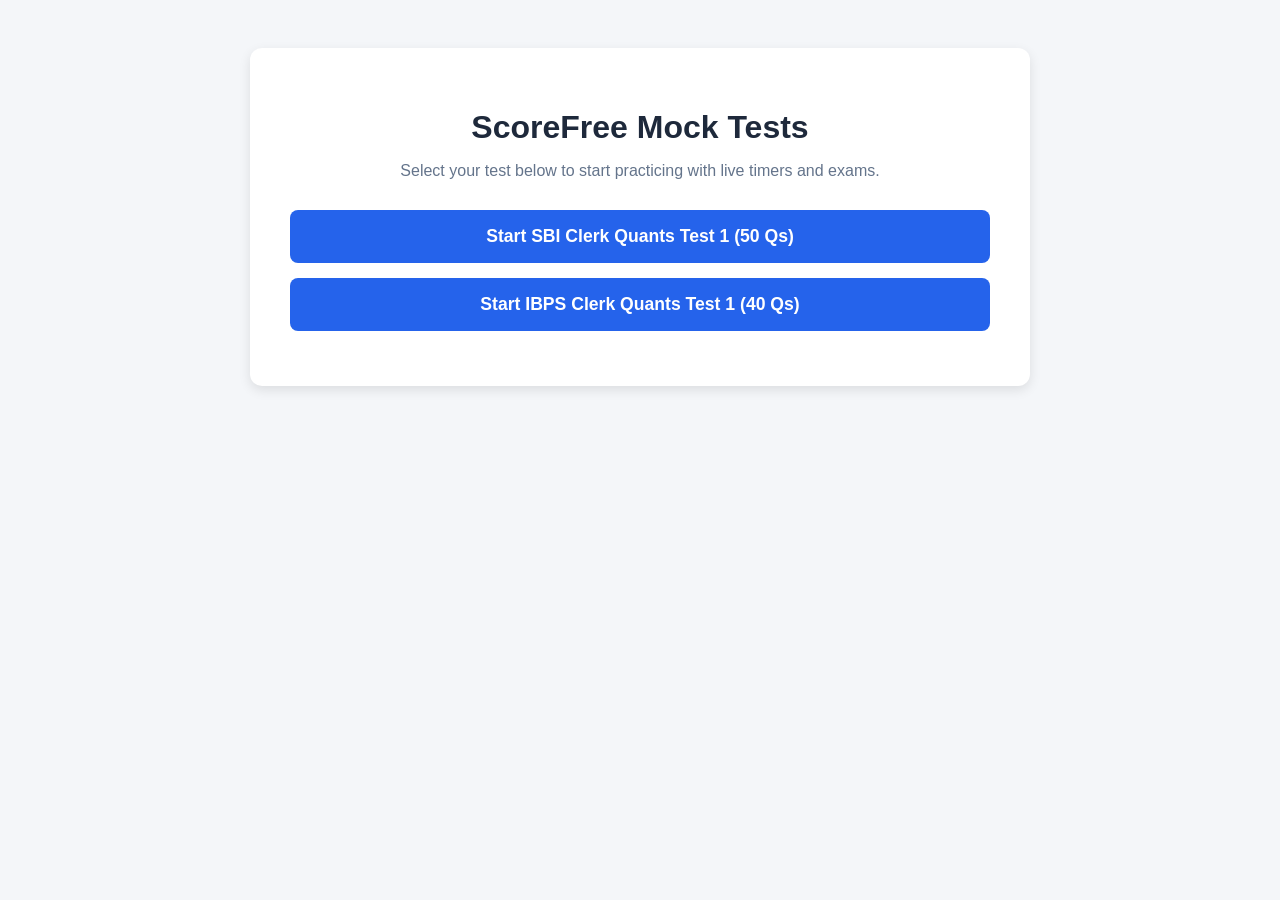
==== commit 785cb68a: "Update index.html" ====
--- a/index.html
+++ b/index.html
@@ -1,10 +1,25 @@
-<!doctype html><html lang="en"><head><meta charset="utf-8"><meta name="viewport" content="width=device-width,initial-scale=1"><meta name="description" content="Free IBPS Clerk Mains and SBI Clerk Mains sectional tests with timer, question palette and official-pattern marking, plus IBPS PO and SBI PO descriptive writing practice. No login needed."><meta name="robots" content="index, follow"><link rel="canonical" href="https://letscrackitt.github.io/scorefree/"><meta property="og:title" content="Free IBPS Clerk &amp; SBI Clerk Mains Sectional Tests | SCOREFREE"><meta property="og:site_name" content="SCOREFREE"><meta property="og:locale" content="en_IN"><meta name="twitter:card" content="summary"><meta name="twitter:title" content="Free IBPS Clerk &amp; SBI Clerk Mains Sectional Tests | SCOREFREE"><meta name="twitter:description" content="Free bank exam practice: Clerk Mains sectional tests and PO descriptive writing. No login."><meta property="og:description" content="Free sectional practice for IBPS Clerk Mains and SBI Clerk Mains, plus descriptive writing practice for IBPS PO and SBI PO."><meta property="og:type" content="website"><meta property="og:url" content="https://letscrackitt.github.io/scorefree/"><title>Free IBPS Clerk &amp; SBI Clerk Mains Sectional Tests Online | SCOREFREE</title><link rel="stylesheet" href="style.css?v=20261024i"><script type="application/ld+json">{"@context":"https://schema.org","@type":"WebSite","name":"SCOREFREE","url":"https://letscrackitt.github.io/scorefree/","description":"Free bank exam practice: IBPS Clerk Mains and SBI Clerk Mains sectional tests, and IBPS PO and SBI PO descriptive writing practice.","inLanguage":"en-IN"}</script><style>/* SCOREFREE spacing refinement — subtle visual polish */main{padding-top:42px}.hero{padding:48px 54px}.hero h1{margin-top:10px;margin-bottom:18px}.hero .lead{line-height:1.7}.section-title{margin-top:42px;margin-bottom:15px}.grid>.card{min-height:235px;padding:28px 28px 24px}.grid>.card h2{margin-top:17px;margin-bottom:8px}.types{gap:17px}.type{padding:24px 26px 22px}@media(max-width:900px){main{padding-top:30px}.hero{padding:40px 32px}}@media(max-width:800px){main{padding-top:28px}.hero{padding:34px 24px}}@media(max-width:500px){.hero{padding:32px 22px}.section-title{margin-top:38px}}</style><script async src="https://www.googletagmanager.com/gtag/js?id=G-ZDRTG9LGFW"></script><script>window.dataLayer=window.dataLayer||[];function gtag(){dataLayer.push(arguments);}gtag('js',new Date());gtag('config','G-ZDRTG9LGFW');</script></head><body><header><div class="nav"><button class="brand" onclick="home()"><span class="mark">S</span><span>SCOREFREE</span></button><div class="nav-actions"><button class="navlink" onclick="showHomeTab(&quot;ibps-clerk&quot;)">Clerk Mains</button><button class="navlink" onclick="patterns()">Exam Pattern</button><button class="navlink" onclick="aboutScores()">Scoring</button></div></div></header><main id="app"></main><section id="about" class="card" style="max-width:960px;margin:40px auto 20px;padding:30px"><p class="eyebrow">About SCOREFREE</p><h2 style="margin-top:6px">Free bank exam practice: no login, no fees</h2>
-<p>SCOREFREE is a free practice website for bank exam aspirants. You can take <b>IBPS Clerk Mains</b> and <b>SBI Clerk Mains</b> sectional tests in Reasoning Ability, Quantitative Aptitude, English Language and General/Financial Awareness, and practise <b>IBPS PO</b> and <b>SBI PO</b> descriptive writing (essay, comprehension, email, situation analysis, report and précis).</p>
-<p>The test window works like the real exam: one question at a time, a live countdown timer for each section, a question palette, Mark for Review, and negative marking of one-quarter mark for each wrong answer. Section question counts, marks and timings follow the latest official exam patterns. Please always confirm them in the official IBPS and SBI notifications.</p>
-<h3>How many tests are there?</h3>
-<p>Each exam has 10 sectional tests in every subject. The test windows are ready, and we are adding questions test by test, so some tests are still being prepared. New tests are added regularly. Come back often or bookmark this page.</p>
-<h3>Frequently asked questions</h3>
-<p><b>Is SCOREFREE really free?</b> Yes. There is no sign-up, login or payment.</p>
-<p><b>Are these the real exam questions?</b> No. Practice questions are original. Any question that was reported from a previous exam is labelled <i>Reported PYQ</i>.</p>
-<p><b>Is the score an official score?</b> No. It is a practice score to help you track accuracy. SCOREFREE is not affiliated with IBPS or SBI.</p>
-<p><b>Which exams will be added next?</b> More Clerk Mains tests first. Tell us what you need using the suggestion link at the bottom of the page.</p></section><footer><div style="margin:18px 0 22px;padding:16px 18px;border:1px solid var(--line);border-radius:16px;background:rgba(255,253,252,.8);display:flex;align-items:center;justify-content:space-between;gap:14px;flex-wrap:wrap"><div><b style="display:block;color:var(--ink);font-size:.95rem">Have an idea for SCOREFREE?</b><span style="font-size:.8rem">Tell us what to improve or add.</span></div><a href="https://mail.google.com/mail/?view=cm&fs=1&to=gold24cc@gmail.com&su=SCOREFREE%20suggestion" target="_blank" rel="noopener noreferrer" style="display:inline-flex;align-items:center;gap:7px;padding:10px 14px;border-radius:10px;background:var(--purple);color:#fff;text-decoration:none;font-weight:900;white-space:nowrap">✉ Suggest an improvement</a></div><b>SCOREFREE</b><span> · Free bank exam practice for Clerk Mains and PO descriptive tests.</span><div><a href="https://www.ibps.in/" target="_blank" rel="noreferrer">IBPS</a> · <a href="https://sbi.bank.in/web/careers/current-openings1" target="_blank" rel="noreferrer">SBI Careers</a></div><small>Unofficial practice resource. Not affiliated with IBPS or SBI. Reported PYQs are labelled as reported; practice prompts are original practice material.</small></footer><script src="initial-scroll-fix.js?v=20260911b"></script><script src="data.js?v=20260910c"></script><script src="longpassages.js?v=20260910c"></script><script src="app.js?v=20261024b"></script><script src="seo.js?v=20260910d"></script><script src="test-start.js?v=20260925a"></script><script src="passage-length-fix.js?v=20260910a"></script><script src="question-headings.js?v=20260911a"></script><script src="scroll-fix.js?v=20260911a"></script><script src="redesign.js?v=20261026c"></script></body></html>+<!DOCTYPE html>
+<html lang="en">
+<head>
+    <meta charset="UTF-8">
+    <meta name="viewport" content="width=device-width, initial-scale=1.0">
+    <title>ScoreFree - Bank Exam Practice</title>
+    <style>
+        body { font-family: 'Segoe UI', Tahoma, Geneva, Verdana, sans-serif; background: #f4f6f9; color: #333; padding: 40px; text-align: center; }
+        .container { max-width: 700px; margin: 0 auto; background: white; padding: 40px; border-radius: 12px; box-shadow: 0 4px 12px rgba(0,0,0,0.1); }
+        h1 { color: #1e293b; margin-bottom: 10px; }
+        p { color: #64748b; margin-bottom: 30px; }
+        .test-btn { display: block; background: #2563eb; color: white; padding: 16px 24px; border-radius: 8px; text-decoration: none; font-weight: bold; font-size: 1.1rem; margin-bottom: 15px; transition: 0.2s; }
+        .test-btn:hover { background: #1d4ed8; }
+    </style>
+</head>
+<body>
+    <div class="container">
+        <h1>ScoreFree Mock Tests</h1>
+        <p>Select your test below to start practicing with live timers and exams.</p>
+        
+        <a class="test-btn" href="sbi_clerk_mains_quants_test1.html">Start SBI Clerk Quants Test 1 (50 Qs)</a>
+        <a class="test-btn" href="ibps_clerk_mains_quants_test1.html">Start IBPS Clerk Quants Test 1 (40 Qs)</a>
+    </div>
+</body>
+</html>
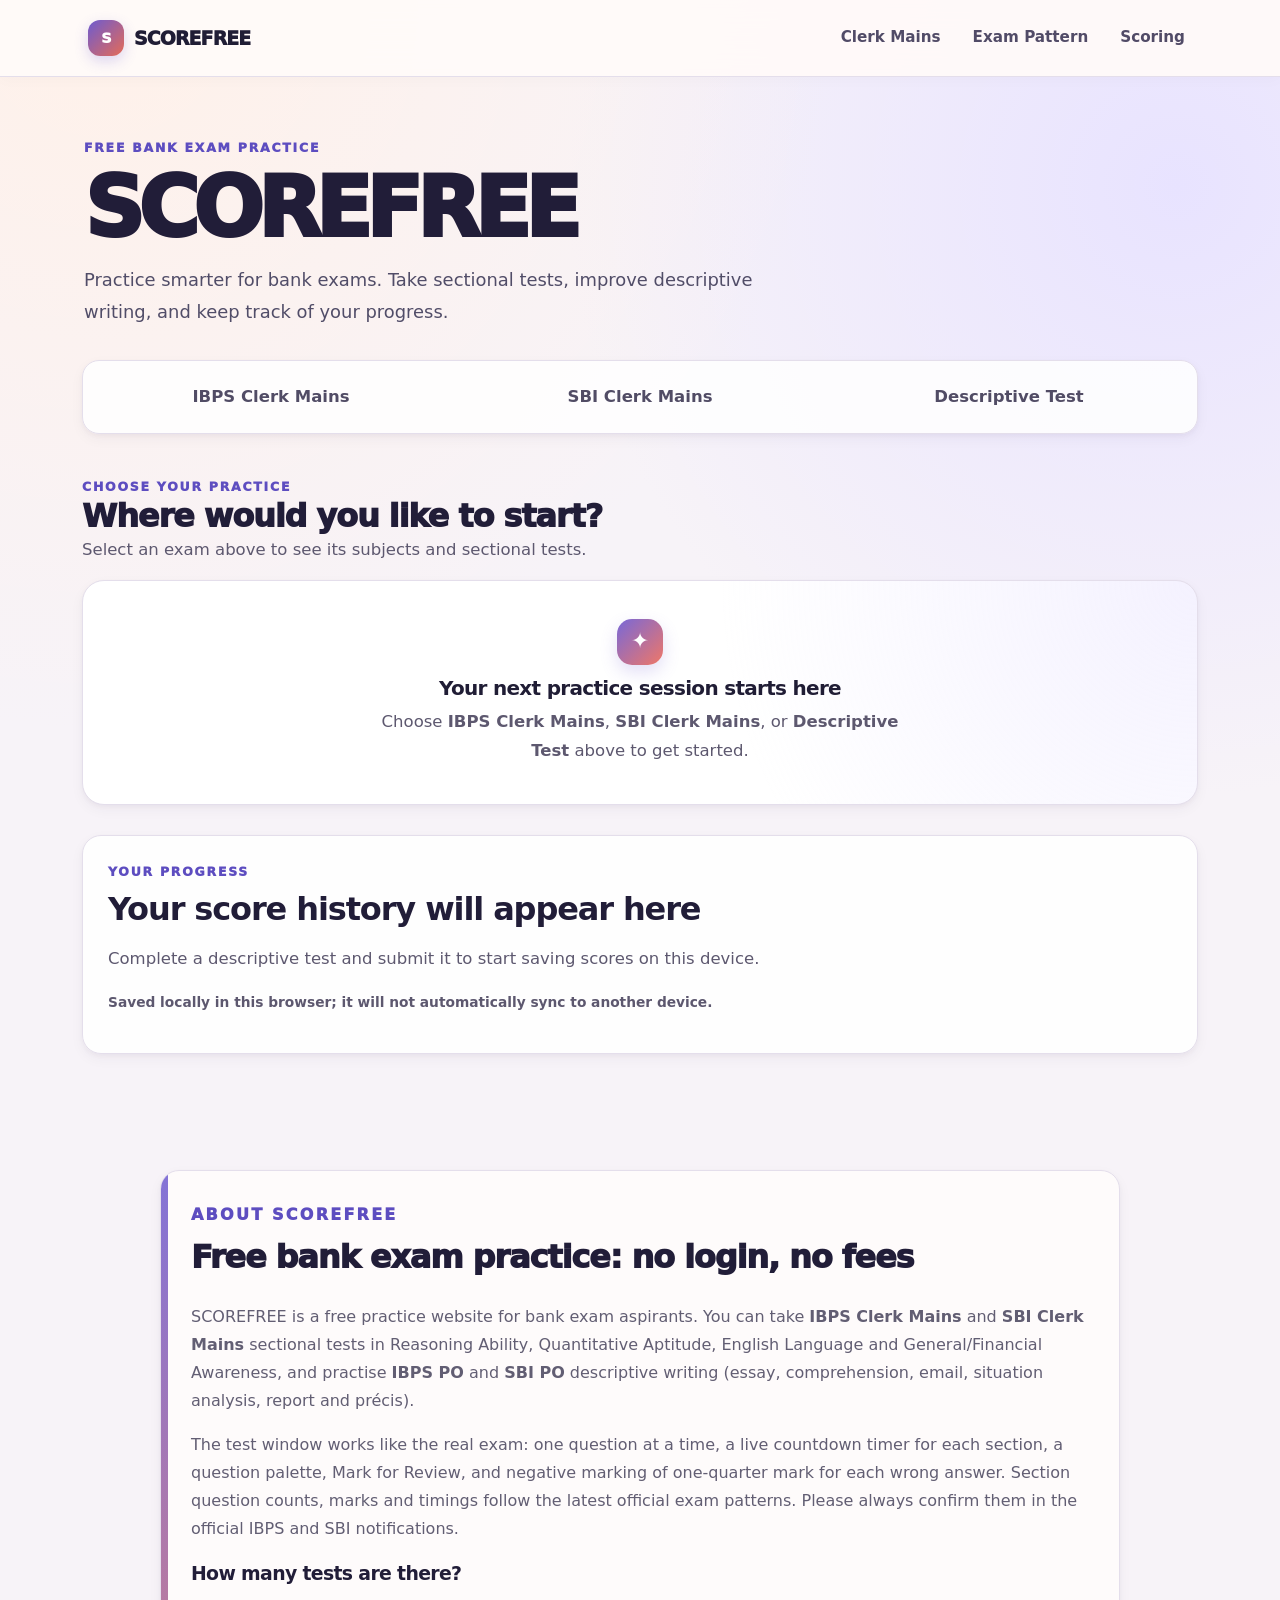
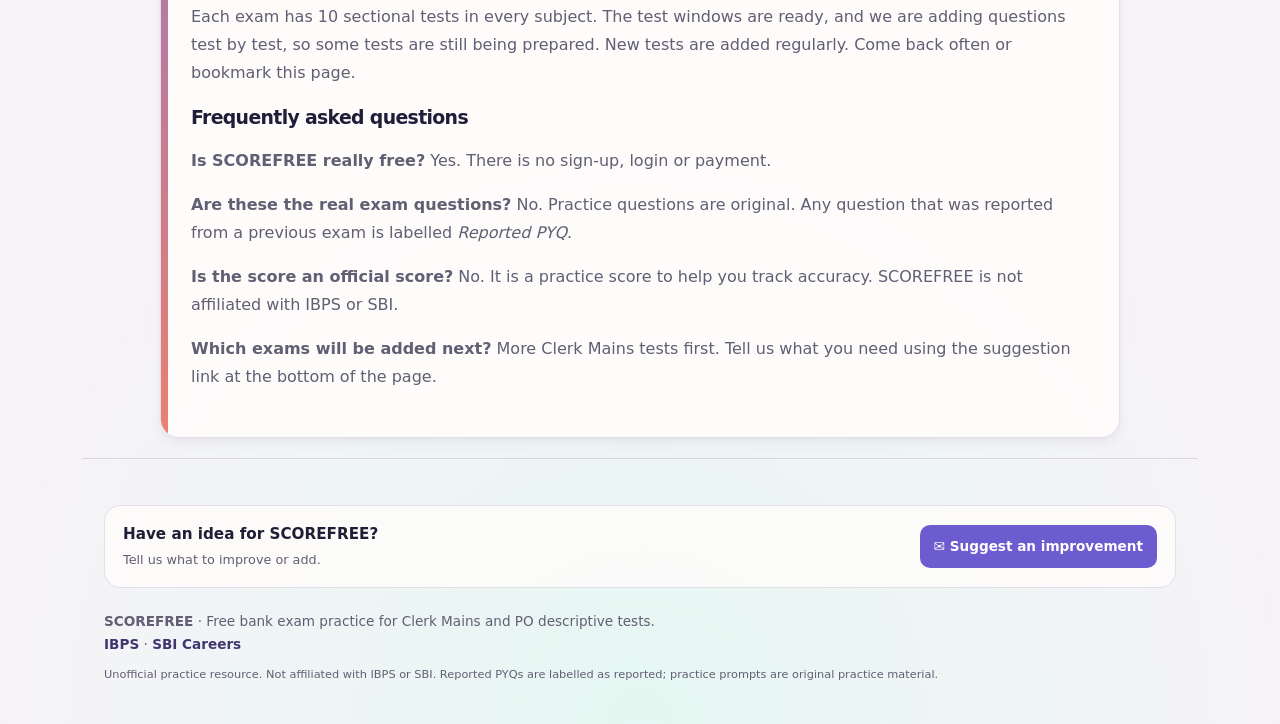
==== commit 26ccc654: "Rename index (12).html to index.html" ====
--- a/index.html
+++ b/index.html
@@ -1,25 +1,10 @@
-<!DOCTYPE html>
-<html lang="en">
-<head>
-    <meta charset="UTF-8">
-    <meta name="viewport" content="width=device-width, initial-scale=1.0">
-    <title>ScoreFree - Bank Exam Practice</title>
-    <style>
-        body { font-family: 'Segoe UI', Tahoma, Geneva, Verdana, sans-serif; background: #f4f6f9; color: #333; padding: 40px; text-align: center; }
-        .container { max-width: 700px; margin: 0 auto; background: white; padding: 40px; border-radius: 12px; box-shadow: 0 4px 12px rgba(0,0,0,0.1); }
-        h1 { color: #1e293b; margin-bottom: 10px; }
-        p { color: #64748b; margin-bottom: 30px; }
-        .test-btn { display: block; background: #2563eb; color: white; padding: 16px 24px; border-radius: 8px; text-decoration: none; font-weight: bold; font-size: 1.1rem; margin-bottom: 15px; transition: 0.2s; }
-        .test-btn:hover { background: #1d4ed8; }
-    </style>
-</head>
-<body>
-    <div class="container">
-        <h1>ScoreFree Mock Tests</h1>
-        <p>Select your test below to start practicing with live timers and exams.</p>
-        
-        <a class="test-btn" href="sbi_clerk_mains_quants_test1.html">Start SBI Clerk Quants Test 1 (50 Qs)</a>
-        <a class="test-btn" href="ibps_clerk_mains_quants_test1.html">Start IBPS Clerk Quants Test 1 (40 Qs)</a>
-    </div>
-</body>
-</html>
+<!doctype html><html lang="en"><head><meta charset="utf-8"><meta name="viewport" content="width=device-width,initial-scale=1"><meta name="description" content="Free IBPS Clerk Mains and SBI Clerk Mains sectional tests with timer, question palette and official-pattern marking, plus IBPS PO and SBI PO descriptive writing practice. No login needed."><meta name="robots" content="index, follow"><link rel="canonical" href="https://letscrackitt.github.io/scorefree/"><meta property="og:title" content="Free IBPS Clerk &amp; SBI Clerk Mains Sectional Tests | SCOREFREE"><meta property="og:site_name" content="SCOREFREE"><meta property="og:locale" content="en_IN"><meta name="twitter:card" content="summary"><meta name="twitter:title" content="Free IBPS Clerk &amp; SBI Clerk Mains Sectional Tests | SCOREFREE"><meta name="twitter:description" content="Free bank exam practice: Clerk Mains sectional tests and PO descriptive writing. No login."><meta property="og:description" content="Free sectional practice for IBPS Clerk Mains and SBI Clerk Mains, plus descriptive writing practice for IBPS PO and SBI PO."><meta property="og:type" content="website"><meta property="og:url" content="https://letscrackitt.github.io/scorefree/"><title>Free IBPS Clerk &amp; SBI Clerk Mains Sectional Tests Online | SCOREFREE</title><link rel="stylesheet" href="style.css?v=20261024i"><script type="application/ld+json">{"@context":"https://schema.org","@type":"WebSite","name":"SCOREFREE","url":"https://letscrackitt.github.io/scorefree/","description":"Free bank exam practice: IBPS Clerk Mains and SBI Clerk Mains sectional tests, and IBPS PO and SBI PO descriptive writing practice.","inLanguage":"en-IN"}</script><style>/* SCOREFREE spacing refinement — subtle visual polish */main{padding-top:42px}.hero{padding:48px 54px}.hero h1{margin-top:10px;margin-bottom:18px}.hero .lead{line-height:1.7}.section-title{margin-top:42px;margin-bottom:15px}.grid>.card{min-height:235px;padding:28px 28px 24px}.grid>.card h2{margin-top:17px;margin-bottom:8px}.types{gap:17px}.type{padding:24px 26px 22px}@media(max-width:900px){main{padding-top:30px}.hero{padding:40px 32px}}@media(max-width:800px){main{padding-top:28px}.hero{padding:34px 24px}}@media(max-width:500px){.hero{padding:32px 22px}.section-title{margin-top:38px}}</style><script async src="https://www.googletagmanager.com/gtag/js?id=G-ZDRTG9LGFW"></script><script>window.dataLayer=window.dataLayer||[];function gtag(){dataLayer.push(arguments);}gtag('js',new Date());gtag('config','G-ZDRTG9LGFW');</script></head><body><header><div class="nav"><button class="brand" onclick="home()"><span class="mark">S</span><span>SCOREFREE</span></button><div class="nav-actions"><button class="navlink" onclick="showHomeTab(&quot;ibps-clerk&quot;)">Clerk Mains</button><button class="navlink" onclick="patterns()">Exam Pattern</button><button class="navlink" onclick="aboutScores()">Scoring</button></div></div></header><main id="app"></main><section id="about" class="card" style="max-width:960px;margin:40px auto 20px;padding:30px"><p class="eyebrow">About SCOREFREE</p><h2 style="margin-top:6px">Free bank exam practice: no login, no fees</h2>
+<p>SCOREFREE is a free practice website for bank exam aspirants. You can take <b>IBPS Clerk Mains</b> and <b>SBI Clerk Mains</b> sectional tests in Reasoning Ability, Quantitative Aptitude, English Language and General/Financial Awareness, and practise <b>IBPS PO</b> and <b>SBI PO</b> descriptive writing (essay, comprehension, email, situation analysis, report and précis).</p>
+<p>The test window works like the real exam: one question at a time, a live countdown timer for each section, a question palette, Mark for Review, and negative marking of one-quarter mark for each wrong answer. Section question counts, marks and timings follow the latest official exam patterns. Please always confirm them in the official IBPS and SBI notifications.</p>
+<h3>How many tests are there?</h3>
+<p>Each exam has 10 sectional tests in every subject. The test windows are ready, and we are adding questions test by test, so some tests are still being prepared. New tests are added regularly. Come back often or bookmark this page.</p>
+<h3>Frequently asked questions</h3>
+<p><b>Is SCOREFREE really free?</b> Yes. There is no sign-up, login or payment.</p>
+<p><b>Are these the real exam questions?</b> No. Practice questions are original. Any question that was reported from a previous exam is labelled <i>Reported PYQ</i>.</p>
+<p><b>Is the score an official score?</b> No. It is a practice score to help you track accuracy. SCOREFREE is not affiliated with IBPS or SBI.</p>
+<p><b>Which exams will be added next?</b> More Clerk Mains tests first. Tell us what you need using the suggestion link at the bottom of the page.</p></section><footer><div style="margin:18px 0 22px;padding:16px 18px;border:1px solid var(--line);border-radius:16px;background:rgba(255,253,252,.8);display:flex;align-items:center;justify-content:space-between;gap:14px;flex-wrap:wrap"><div><b style="display:block;color:var(--ink);font-size:.95rem">Have an idea for SCOREFREE?</b><span style="font-size:.8rem">Tell us what to improve or add.</span></div><a href="https://mail.google.com/mail/?view=cm&fs=1&to=gold24cc@gmail.com&su=SCOREFREE%20suggestion" target="_blank" rel="noopener noreferrer" style="display:inline-flex;align-items:center;gap:7px;padding:10px 14px;border-radius:10px;background:var(--purple);color:#fff;text-decoration:none;font-weight:900;white-space:nowrap">✉ Suggest an improvement</a></div><b>SCOREFREE</b><span> · Free bank exam practice for Clerk Mains and PO descriptive tests.</span><div><a href="https://www.ibps.in/" target="_blank" rel="noreferrer">IBPS</a> · <a href="https://sbi.bank.in/web/careers/current-openings1" target="_blank" rel="noreferrer">SBI Careers</a></div><small>Unofficial practice resource. Not affiliated with IBPS or SBI. Reported PYQs are labelled as reported; practice prompts are original practice material.</small></footer><script src="initial-scroll-fix.js?v=20260911b"></script><script src="data.js?v=20260910c"></script><script src="longpassages.js?v=20260910c"></script><script src="app.js?v=20261024b"></script><script src="seo.js?v=20260910d"></script><script src="test-start.js?v=20260925a"></script><script src="passage-length-fix.js?v=20260910a"></script><script src="question-headings.js?v=20260911a"></script><script src="scroll-fix.js?v=20260911a"></script><script src="redesign.js?v=20261026c"></script></body></html>
--- a/style.css
+++ b/style.css
@@ -0,0 +1,359 @@
+:root{--ink:#202033;--muted:#6e6a7d;--line:#e7dfeb;--bg:#f7f3f8;--card:#fffdfc;--nav:#fff9f6;--navy:#29244a;--teal:#178f83;--teal2:#106b64;--coral:#e56b57;--gold:#d9a441;--purple:#7567c8;--yellow:#f2c94c;--mint:#dff5ef;--lav:#ebe7fb;--peach:#fde5df;--butter:#fff3c9;--shadow:0 18px 50px rgba(43,34,67,.09);--space-1:6px;--space-2:10px;--space-3:14px;--space-4:18px;--space-5:24px;--space-6:32px;--space-7:42px}*{box-sizing:border-box}html{scroll-behavior:smooth}body{margin:0;background:radial-gradient(circle at 8% 0%,#fff1e9 0,transparent 28%),radial-gradient(circle at 92% 8%,#e8e3ff 0,transparent 25%),radial-gradient(circle at 50% 100%,#e5f7f2 0,transparent 28%),var(--bg);color:var(--ink);font-family:Inter,ui-sans-serif,system-ui,-apple-system,"Segoe UI",sans-serif}button,textarea{font:inherit}button{cursor:pointer}.nav{max-width:1160px;margin:auto;padding:15px 22px;display:flex;align-items:center;justify-content:space-between}.nav-actions{display:flex;gap:var(--space-1)}.brand{border:0;background:none;font-size:1.18rem;font-weight:950;letter-spacing:-.04em;color:var(--ink);display:flex;align-items:center;gap:10px}.mark{display:grid;place-items:center;width:36px;height:36px;border-radius:12px;background:linear-gradient(135deg,var(--purple),var(--coral));color:#fff;font-size:.9rem;box-shadow:0 8px 18px rgba(117,103,200,.25)}header{position:sticky;top:0;z-index:10;background:rgba(255,249,246,.88);backdrop-filter:blur(16px);border-bottom:1px solid var(--line)}.navlink,.back{border:0;background:none;color:var(--muted);font-weight:850;padding:9px 11px}.navlink:hover,.back:hover{color:var(--purple)}main{max-width:1160px;margin:auto;padding:var(--space-7) 22px 76px;min-height:72vh}.hero{position:relative;overflow:hidden;padding:52px 56px;border:1px solid var(--line);border-radius:32px;background:linear-gradient(135deg,#fffaf5 0%,#f3edff 48%,#e6faf5 100%);box-shadow:var(--shadow)}.hero:before{content:"";position:absolute;width:230px;height:230px;border-radius:50%;background:rgba(242,201,76,.24);right:90px;bottom:-145px}.hero:after{content:"";position:absolute;width:220px;height:220px;border-radius:50%;background:rgba(229,107,87,.14);right:-70px;top:-90px}.eyebrow{text-transform:uppercase;letter-spacing:.15em;font-size:.72rem;font-weight:950;color:var(--purple);margin:0 0 var(--space-2)}h1{font-size:clamp(2.7rem,7vw,5.7rem);line-height:.91;letter-spacing:-.075em;margin:11px 0 20px;max-width:850px}h2{letter-spacing:-.04em;margin-top:0}h3{letter-spacing:-.025em}.lead{color:var(--muted);line-height:1.75;max-width:730px;font-size:1.05rem;margin:0}.hero-actions{display:flex;gap:var(--space-2);flex-wrap:wrap;margin-top:var(--space-5)}.primary,.secondary,.ghost{border-radius:12px;padding:12px 16px;font-weight:900;transition:.16s}.primary{border:1px solid var(--purple);background:linear-gradient(135deg,var(--purple),#5c50ad);color:#fff;box-shadow:0 9px 19px rgba(117,103,200,.2)}.primary:hover{background:linear-gradient(135deg,#6659b7,var(--purple));transform:translateY(-1px)}.secondary{border:1px solid var(--line);background:#fffaf7;color:var(--ink)}.secondary:hover{border-color:#cfc1da;transform:translateY(-1px)}.ghost{border:1px solid transparent;background:transparent;color:var(--purple)}.grid{display:grid;grid-template-columns:repeat(2,1fr);gap:var(--space-4)}.card{background:rgba(255,253,252,.88);border:1px solid var(--line);border-radius:20px;padding:var(--space-5);box-shadow:0 9px 30px rgba(43,34,67,.055);transition:.16s;position:relative;overflow:hidden}.card:before{content:"";position:absolute;left:0;top:0;width:7px;height:100%;background:linear-gradient(var(--purple),var(--coral))}.card:hover{transform:translateY(-2px);box-shadow:0 18px 40px rgba(43,34,67,.1);border-color:#d4c9dd}.badge{display:inline-flex;align-items:center;background:var(--lav);color:#5549a6;border-radius:99px;padding:6px 10px;font-size:.72rem;font-weight:950}.badge.coral{background:var(--peach);color:#a84838}.muted{color:var(--muted)}.types{display:grid;grid-template-columns:repeat(2,1fr);gap:15px}.type:nth-child(3n+1){background:linear-gradient(135deg,#fffdfc,#f0ecff)}.type:nth-child(3n+2){background:linear-gradient(135deg,#fffdfc,#e9f8f4)}.type:nth-child(3n){background:linear-gradient(135deg,#fffdfc,#fff2d7)}.count{display:inline-flex;margin-top:7px;align-items:center;gap:5px;color:var(--muted);font-size:.82rem}.count strong{color:var(--ink)}.tests{display:grid;grid-template-columns:repeat(5,minmax(0,1fr));gap:var(--space-3);margin-top:var(--space-5)}.test{border:1px solid var(--line);background:rgba(255,253,252,.9);border-radius:17px;padding:16px;min-height:112px;text-align:left;transition:.16s;display:flex;flex-direction:column;justify-content:space-between;gap:8px;box-shadow:0 4px 14px rgba(43,34,67,.035)}.test:nth-child(4n+1){border-top:4px solid var(--purple)}.test:nth-child(4n+2){border-top:4px solid var(--teal)}.test:nth-child(4n+3){border-top:4px solid var(--coral)}.test:nth-child(4n){border-top:4px solid var(--gold)}.test:hover{border-color:#cdbfd9;box-shadow:0 15px 30px rgba(43,34,67,.09);transform:translateY(-2px)}.num{font-size:1.35rem;font-weight:950}.small{font-size:.78rem;color:var(--muted)}.tag{display:inline-flex;width:max-content;border-radius:99px;padding:5px 8px;font-size:.67rem;font-weight:900}.tag.pyq{background:var(--mint);color:#126b61}.tag.practice{background:var(--peach);color:#a74e38}.notice{background:linear-gradient(135deg,#fff5cf,#fff0e8);border:1px solid #eedcb7;border-radius:15px;padding:15px 17px;color:#665d4e;line-height:1.6}.pattern-grid{display:grid;grid-template-columns:repeat(2,1fr);gap:16px;margin-top:20px}.pattern-card{background:linear-gradient(135deg,#fffdfc,#f0ecff);border:1px solid var(--line);border-radius:20px;padding:22px}.pattern-card:nth-child(2){background:linear-gradient(135deg,#fffdfc,#e5f8f3)}.pattern-card strong{font-size:1.2rem}.stat-row{display:flex;gap:8px;flex-wrap:wrap;margin-top:13px}.stat{padding:7px 10px;border-radius:9px;background:var(--butter);font-size:.78rem;font-weight:850}.testhead{display:flex;justify-content:space-between;gap:20px;align-items:start}.timerbox{text-align:right}.timer{background:linear-gradient(135deg,var(--navy),#4a3d78);color:#fff;padding:12px 16px;border-radius:13px;font-weight:950;font-variant-numeric:tabular-nums;min-width:94px;text-align:center;font-size:1.1rem;box-shadow:0 9px 20px rgba(41,36,74,.2)}.timer.warn{background:linear-gradient(135deg,#c94c3d,var(--coral))}.prompt{margin-top:var(--space-5);background:rgba(255,253,252,.94);border:1px solid var(--line);border-radius:22px;padding:28px 32px;box-shadow:var(--shadow)}.prompttext{line-height:1.8;font-size:1.06rem}.learn-strip{display:grid;grid-template-columns:1.1fr .9fr;gap:var(--space-2);margin-top:var(--space-5)}.learn-strip>div{border-radius:14px;padding:14px 15px;display:flex;flex-direction:column;gap:4px}.learn-strip>div:first-child{background:var(--lav);color:#4f478e}.learn-strip .word-rule{background:var(--mint);color:#225e57}.learn-strip span{font-size:.88rem;line-height:1.55}.answerbox{position:relative;margin-top:var(--space-5)}.textarea{width:100%;min-height:360px;margin-top:0;border:1px solid #d7cedd;border-radius:14px;padding:17px;resize:vertical;line-height:1.7;outline:none;background:#fff}.textarea:focus{border-color:var(--purple);box-shadow:0 0 0 4px rgba(117,103,200,.12)}.words{text-align:right;color:var(--muted);font-size:.8rem;margin-top:6px}.actions{display:flex;justify-content:flex-end;gap:var(--space-2);margin-top:var(--space-3);flex-wrap:wrap}.feedback{margin-top:var(--space-5);display:grid;grid-template-columns:1.1fr .9fr;gap:var(--space-4)}.scorecard,.learncard{background:linear-gradient(135deg,#fffdfc,#f1edff);border:1px solid var(--line);border-radius:20px;padding:22px}.learncard{background:linear-gradient(135deg,#fffdfc,#e8f8f3)}.scorebig{font-size:3rem;font-weight:950;letter-spacing:-.07em}.scorebar{height:10px;background:#e8e0ed;border-radius:99px;overflow:hidden;margin:12px 0 18px}.scorefill{height:100%;background:linear-gradient(90deg,var(--coral),var(--purple),var(--teal));border-radius:99px}.rubric{display:grid;gap:10px}.rubric-row{display:grid;grid-template-columns:1fr 50px;gap:10px;align-items:center}.mini-bar{height:7px;background:#e8e0ed;border-radius:99px;overflow:hidden}.mini-fill{height:100%;background:linear-gradient(90deg,var(--gold),var(--coral));border-radius:99px}.learncard ul{padding-left:19px;line-height:1.7}.result-actions{display:flex;gap:9px;flex-wrap:wrap;margin-top:17px}table{width:100%;border-collapse:separate;border-spacing:0;background:var(--card);border:1px solid var(--line);border-radius:17px;overflow:hidden}th,td{padding:14px;border-bottom:1px solid var(--line);text-align:left}th{background:#eee9f8;font-size:.82rem}tr:last-child td{border-bottom:0}.score-note{font-size:.78rem;color:var(--muted);line-height:1.55}.section-title{display:flex;justify-content:space-between;align-items:end;gap:16px;margin:38px 0 16px}.section-title p{margin:0}.history{margin-top:var(--space-5)}.history-row{display:flex;justify-content:space-between;gap:12px;padding:13px 0;border-bottom:1px solid var(--line)}footer{max-width:1116px;margin:auto;border-top:1px solid var(--line);padding:28px 22px 40px;color:var(--muted);font-size:.85rem}footer a{color:var(--ink);font-weight:800}footer small{display:block;margin-top:9px}.practice-target{display:inline-block;margin-top:10px;padding:9px 12px;border-radius:10px;background:#fff1cf;border:1px solid #f1c86b;font-weight:800;color:#6b4b00}.passage{margin:28px auto;padding:30px 32px;max-width:980px;border:1px solid #c9b8ff;border-radius:18px;background:linear-gradient(135deg,#faf7ff,#f0fbff);box-shadow:0 8px 22px rgba(43,34,67,.05)}.passage-label{font-size:.78rem;text-transform:uppercase;letter-spacing:.09em;font-weight:900;color:#6d4aff;margin-bottom:14px}.passage p{margin:0;line-height:1.9;color:#25304a;font-size:1rem}.passage p+p{margin-top:1.05em}@media(max-width:900px){main{padding:30px 18px 62px}.hero{padding:40px 32px}.tests{grid-template-columns:repeat(4,minmax(0,1fr))}}@media(max-width:800px){main{padding:28px 15px 58px}.hero{padding:34px 24px}.grid,.types,.pattern-grid,.feedback,.learn-strip{grid-template-columns:1fr}.tests{grid-template-columns:repeat(3,minmax(0,1fr))}.testhead{flex-direction:column}.timerbox{text-align:left}.section-title{align-items:start;flex-direction:column}}@media(max-width:500px){.nav{padding:12px 14px}.nav-actions{gap:0}.navlink{padding:8px 6px;font-size:.78rem}.brand{font-size:1rem}.tests{grid-template-columns:repeat(2,minmax(0,1fr));gap:10px}.test{min-height:104px;padding:13px}.prompt{padding:20px}.passage{margin:20px 0;padding:22px 20px}.textarea{min-height:300px}.actions{justify-content:stretch}.actions button{flex:1}.hero-actions{flex-direction:column;align-items:stretch}}
+
+/* SCOREFREE visual polish v2 — styling only, no app logic changes */
+:focus-visible{outline:3px solid rgba(117,103,200,.32);outline-offset:3px}
+::selection{background:#ddd5ff;color:#29244a}
+.nav{min-height:68px}
+.brand{transition:transform .18s ease,opacity .18s ease}.brand:hover{transform:translateY(-1px);opacity:.9}
+.mark{transition:transform .18s ease,box-shadow .18s ease}.brand:hover .mark{transform:rotate(-3deg) scale(1.04);box-shadow:0 10px 22px rgba(117,103,200,.3)}
+.navlink{border-radius:10px;transition:background .16s ease,color .16s ease}.navlink:hover{background:rgba(117,103,200,.08)}
+main{padding-top:50px}
+.hero{isolation:isolate}.hero>*{position:relative;z-index:1}
+.hero h1{max-width:760px}.hero .lead{max-width:650px}
+.primary,.secondary,.ghost{min-height:44px}.primary:active,.secondary:active{transform:translateY(1px)}
+.grid{gap:20px}.grid>.card{min-height:245px;padding:30px 30px 26px}.grid>.card h2{margin:18px 0 9px}.grid>.card .muted{line-height:1.65}
+.card:before{opacity:.85}.card:hover:before{opacity:1}
+.section-title{margin-top:48px}.section-title h2{margin:0;font-size:clamp(1.45rem,3vw,2rem)}
+.types{gap:18px}.type{min-height:190px;display:flex;flex-direction:column;justify-content:space-between;padding:25px 27px 23px}.type h3{font-size:1.35rem;margin:16px 0 0}.type .primary{align-self:flex-start;margin-top:20px}
+.tests{gap:13px}.test{min-height:126px;padding:15px 15px 14px}.test .small{line-height:1.45}.test:focus-visible{transform:translateY(-2px);border-color:var(--purple)}
+.notice{box-shadow:0 5px 18px rgba(43,34,67,.035)}
+.testhead{padding:4px 2px 2px}.testhead h2{font-size:clamp(1.7rem,4vw,2.35rem);margin:8px 0 5px}.timerbox{position:sticky;top:88px}.timer{font-size:1.18rem;letter-spacing:.02em;padding:13px 18px}
+.prompt{padding:32px 36px}.prompttext h2{font-size:clamp(1.35rem,3vw,1.85rem);line-height:1.25}.prompttext>p{line-height:1.75}.passage{max-width:900px;margin:30px auto;padding:30px 34px;border-radius:20px}.passage p{font-size:1.02rem;line-height:1.88}
+.learn-strip{gap:12px}.learn-strip>div{min-height:92px;padding:16px 17px}.learn-strip b{font-size:.9rem}
+.answerbox{margin-top:26px}.textarea{min-height:390px;font-size:1rem;box-shadow:inset 0 1px 2px rgba(43,34,67,.025)}.textarea::placeholder{color:#aaa3b3}
+.actions{margin-top:16px}.actions .primary{min-width:150px}
+.feedback{gap:20px}.scorecard,.learncard{padding:28px}.scorebig{font-size:3.6rem}.scorebar{height:11px}.result-actions{gap:10px}
+footer{margin-top:18px;border-top-color:#ddd4e3}footer a{text-decoration:none}footer a:hover{text-decoration:underline;color:var(--purple)}
+.site-feedback{margin-bottom:22px;padding-bottom:22px;border-bottom:1px solid var(--line)}
+@media(max-width:800px){main{padding-top:34px}.grid>.card{min-height:auto}.type{min-height:170px}.prompt{padding:26px 24px}.timerbox{position:static}.scorecard,.learncard{padding:23px}}
+@media(max-width:500px){main{padding-top:24px}.nav{min-height:62px}.hero{border-radius:24px;padding:30px 22px}.hero h1{font-size:clamp(2.55rem,15vw,4rem);line-height:.94}.hero-actions{gap:9px}.grid>.card{padding:24px 22px}.tests{gap:9px}.test{min-height:112px;padding:12px}.prompt{padding:22px 18px;border-radius:18px}.passage{padding:21px 18px;border-radius:17px}.learn-strip>div{min-height:auto}.textarea{min-height:310px;padding:15px}.actions .primary{min-width:0}.feedback{gap:13px}.scorebig{font-size:3.1rem}}
+@media(prefers-reduced-motion:reduce){*,*::before,*::after{scroll-behavior:auto!important;transition:none!important;animation:none!important}}
+
+.scorebig{display:flex;align-items:baseline;gap:8px;letter-spacing:-.04em}.scorebig .score-denom{font-size:1.45rem;font-weight:800;letter-spacing:-.02em;color:var(--muted)}@media(max-width:600px){.scorebig .score-denom{font-size:1.15rem}}
+
+
+/* Homepage navigation refresh */
+.site-intro{padding:18px 2px 8px;margin-bottom:22px}
+.site-intro h1{font-size:clamp(3rem,8vw,5.2rem);letter-spacing:-.075em;line-height:.95;margin:10px 0 16px}
+.site-intro .lead{max-width:720px}
+.home-tabs{display:flex;gap:8px;flex-wrap:wrap;padding:7px;background:rgba(255,253,252,.78);border:1px solid var(--line);border-radius:16px;margin:24px 0 20px;box-shadow:0 7px 22px rgba(43,34,67,.045)}
+.home-tab{flex:1;min-width:160px;padding:13px 15px;border:1px solid transparent;border-radius:11px;background:transparent;color:var(--muted);font-weight:900}
+.home-tab:hover{background:#f1edff;color:var(--purple)}
+.home-tab.active{background:var(--navy);color:#fff;box-shadow:0 6px 16px rgba(41,36,74,.17)}
+.home-tab-content{min-height:250px}
+.subject-columns{display:grid;grid-template-columns:repeat(3,minmax(0,1fr));gap:16px}
+.section-card{display:flex;flex-direction:column;align-items:flex-start;gap:10px;background:rgba(255,253,252,.94);border:1px solid var(--line);border-radius:19px;padding:21px;box-shadow:0 9px 26px rgba(43,34,67,.055);min-height:205px}
+.section-card:nth-child(3n+1){border-top:4px solid var(--purple)}
+.section-card:nth-child(3n+2){border-top:4px solid var(--teal)}
+.section-card:nth-child(3n){border-top:4px solid var(--coral)}
+.section-card h3{font-size:1.25rem;margin:2px 0 0}
+.section-card p{margin:0}
+.section-card .primary{margin-top:auto;width:100%}
+.section-card-top{width:100%;display:flex;justify-content:space-between;align-items:center;gap:8px;flex-wrap:wrap}
+.progress-panel{margin-top:30px;padding:23px;background:rgba(255,253,252,.8);border:1px solid var(--line);border-radius:20px}
+.progress-heading{display:flex;justify-content:space-between;align-items:center;gap:14px;flex-wrap:wrap}
+.progress-heading h2,.progress-panel h2{margin:0 0 7px}
+.progress-panel .eyebrow{margin-bottom:8px}
+.progress-grid{display:grid;grid-template-columns:repeat(3,minmax(0,1fr));gap:11px;margin-top:16px}
+.progress-item{display:flex;flex-direction:column;gap:7px;padding:14px;border-radius:12px;background:#f6f4ff;border:1px solid #e8e3fb}
+.progress-item b{font-size:.88rem}
+.progress-item span{font-size:.82rem;color:var(--muted)}
+.progress-badge{display:inline-flex;align-self:flex-start;border-radius:8px;background:var(--mint);color:#126b61;padding:5px 7px;font-size:.7rem;font-weight:900}
+@media(max-width:850px){.subject-columns{grid-template-columns:1fr}.section-card{min-height:0}.progress-grid{grid-template-columns:repeat(2,minmax(0,1fr))}}
+@media(max-width:560px){.site-intro h1{font-size:3.2rem}.home-tabs{display:grid;grid-template-columns:1fr}.home-tab{width:100%;text-align:left}.progress-grid{grid-template-columns:1fr}.section-card{padding:18px}.progress-panel{padding:17px}}
+
+
+.history-list{margin-top:20px;border-top:1px solid var(--line);padding-top:15px}
+.history-list h3{margin:0 0 10px}
+.history-row{display:flex;justify-content:space-between;align-items:center;gap:14px;padding:12px 2px;border-bottom:1px solid var(--line)}
+.history-row span{display:flex;flex-direction:column;gap:3px}
+.history-row small{display:block;font-size:.75rem;color:var(--muted);font-weight:500}
+.history-row strong{white-space:nowrap;color:var(--navy)}
+
+/* Subject test list */
+.section-test-grid{display:grid;grid-template-columns:repeat(5,minmax(0,1fr));gap:13px;margin:18px 0 26px}
+.section-test-card{display:flex;flex-direction:column;align-items:flex-start;gap:9px;text-align:left;min-height:150px;padding:17px;border:1px solid var(--line);border-top:4px solid var(--purple);border-radius:15px;background:rgba(255,253,252,.94);box-shadow:0 6px 20px rgba(43,34,67,.05);transition:.16s}
+.section-test-card:nth-child(3n+2){border-top-color:var(--teal)}
+.section-test-card:nth-child(3n){border-top-color:var(--coral)}
+.section-test-card:hover{transform:translateY(-2px);box-shadow:0 13px 28px rgba(43,34,67,.09);border-left-color:#cfc4df}
+.test-number{font-weight:950;font-size:1.15rem;color:var(--navy)}
+.test-metrics{font-size:.82rem;font-weight:800}
+.test-time{font-size:.8rem;color:var(--muted)}
+.test-open{font-size:.76rem;font-weight:900;color:var(--purple);margin-top:auto}
+.test-list-heading{margin:22px 0 12px}
+.test-list-heading h2{margin:5px 0 8px}
+.test-summary{display:flex;gap:10px;flex-wrap:wrap;margin-top:16px}
+.test-summary span{padding:10px 13px;border-radius:10px;background:rgba(255,253,252,.9);border:1px solid var(--line);font-size:.84rem}
+@media(max-width:950px){.section-test-grid{grid-template-columns:repeat(3,minmax(0,1fr))}}
+@media(max-width:600px){.section-test-grid{grid-template-columns:repeat(2,minmax(0,1fr));gap:9px}.section-test-card{padding:13px;min-height:140px}.test-metrics{font-size:.75rem}}
+
+
+/* Neutral landing state: no exam is preselected on first visit */
+.welcome-choice{min-height:190px;padding:34px 24px;margin-top:4px;display:flex;flex-direction:column;align-items:center;justify-content:center;text-align:center;background:rgba(255,253,252,.76);border:1px solid var(--line);border-radius:22px;box-shadow:0 12px 34px rgba(39,31,73,.06)}
+.welcome-choice-icon{width:46px;height:46px;display:grid;place-items:center;margin-bottom:12px;border-radius:15px;background:linear-gradient(135deg,#7868d8,#ef7767);color:#fff;font-size:1.35rem}
+.welcome-choice h3{margin:0 0 8px;color:var(--ink);font-size:1.2rem}
+.welcome-choice p{margin:0;max-width:560px}
+
+
+/* ==========================================================
+   SCOREFREE — PREMIUM UI POLISH
+   Visual-only overrides. Existing markup and app logic remain.
+   ========================================================== */
+
+/* 1. Consistent typography, contrast and elevation tokens */
+:root {
+  --ink: #201d35;
+  --muted: #625e73;
+  --line: #e4deeb;
+  --purple: #6d5bd0;
+  --purple-dark: #5545b0;
+  --shadow-sm: 0 2px 5px rgba(35,28,65,.035), 0 5px 14px rgba(35,28,65,.045);
+  --shadow-md: 0 3px 8px rgba(35,28,65,.035), 0 12px 28px rgba(35,28,65,.075);
+  --shadow-lg: 0 5px 12px rgba(35,28,65,.04), 0 20px 44px rgba(35,28,65,.11);
+  --focus-ring: 0 0 0 4px rgba(109,91,208,.16);
+}
+body {
+  color: var(--ink);
+  font-family: Inter, ui-sans-serif, system-ui, -apple-system, BlinkMacSystemFont, "Segoe UI", sans-serif;
+  font-size: 16px;
+  line-height: 1.6;
+  -webkit-font-smoothing: antialiased;
+  text-rendering: optimizeLegibility;
+}
+p, .muted, .lead, .small { color: var(--muted); }
+h1, h2, h3, h4 { color: var(--ink); line-height: 1.2; }
+button, a, .card, .type, .test, .section-card, .section-test-card,
+.pattern-card, .progress-item, .home-tab, .navlink, .primary, .secondary, .ghost {
+  transition: all .2s ease;
+}
+button { -webkit-tap-highlight-color: transparent; }
+button:focus-visible, a:focus-visible, textarea:focus-visible {
+  outline: 3px solid rgba(109,91,208,.55);
+  outline-offset: 3px;
+}
+
+/* 2. Navigation */
+header {
+  background: rgba(255,250,249,.94);
+  border-bottom: 1px solid var(--line);
+  box-shadow: 0 3px 14px rgba(35,28,65,.025);
+}
+.nav { min-height: 70px; }
+.brand { color: var(--ink); letter-spacing: -.045em; }
+.mark { box-shadow: 0 5px 14px rgba(109,91,208,.24); }
+.navlink {
+  position: relative; border-radius: 10px; color: #514c65; padding: 10px 13px;
+}
+.navlink:hover { color: var(--purple-dark); background: #f0edff; transform: translateY(-1px); }
+
+/* 3. Main exam tabs and selected state */
+.home-tabs {
+  gap: 7px; padding: 7px; background: rgba(255,255,255,.86);
+  border: 1px solid var(--line); border-radius: 17px; box-shadow: var(--shadow-sm);
+}
+.home-tab {
+  position: relative; border: 1px solid transparent; border-radius: 11px;
+  padding: 14px 16px; color: #514c65; font-weight: 800;
+}
+.home-tab:hover { color: var(--purple-dark); background: #f2efff; border-color: #e4ddff; }
+.home-tab.active {
+  color: #fff; background: linear-gradient(135deg,#302950,#44386f);
+  border-color: #514581;
+  box-shadow: 0 4px 9px rgba(41,36,74,.14), 0 8px 18px rgba(41,36,74,.12);
+}
+.home-tab.active:hover { background: linear-gradient(135deg,#3b315f,#514284); }
+
+/* 4. Cards: crisp borders and layered shadows */
+.card, .section-card, .type, .pattern-card, .progress-panel, .scorecard, .learncard {
+  border: 1px solid var(--line); box-shadow: var(--shadow-sm); border-radius: 19px;
+}
+.card:hover, .type:hover, .pattern-card:hover, .progress-item:hover {
+  transform: translateY(-2px); border-color: #cfc5eb; box-shadow: var(--shadow-md);
+}
+.section-card {
+  position: relative; background: rgba(255,255,255,.97); padding: 23px;
+}
+.section-card:hover {
+  transform: translateY(-3px); border-color: #cfc3f0; box-shadow: var(--shadow-lg);
+}
+.section-card h3 { font-size: 1.22rem; letter-spacing: -.035em; }
+.section-card p { line-height: 1.55; }
+.badge { background: #eeebff; color: #4e409d; font-weight: 800; }
+.badge.coral { background: #ffebe6; color: #9f392b; }
+
+/* 5. Buttons: hover, keyboard focus and tactile press */
+.primary, .secondary, .ghost { min-height: 44px; border-radius: 12px; font-weight: 800; }
+.primary {
+  background: linear-gradient(135deg,#7665d6,#5c4bb7); border: 1px solid #6755c5;
+  box-shadow: 0 3px 6px rgba(74,59,150,.10), 0 8px 18px rgba(74,59,150,.14);
+}
+.primary:hover {
+  background: linear-gradient(135deg,#6755c8,#5140a9); border-color: #5140a9;
+  box-shadow: 0 10px 23px rgba(74,59,150,.23); transform: translateY(-2px);
+}
+.secondary {
+  background: #fff; border: 1px solid #ded7e9; color: var(--ink); box-shadow: var(--shadow-sm);
+}
+.secondary:hover {
+  background: #f8f6ff; border-color: #c6b9ed; transform: translateY(-2px); box-shadow: var(--shadow-md);
+}
+.ghost { color: var(--purple-dark); }
+.ghost:hover { background: #efecff; border-color: #e2dbff; }
+.primary:active, .secondary:active, .ghost:active, .home-tab:active {
+  transform: translateY(0); box-shadow: none;
+}
+
+/* 6. Test cards: more legible metrics and clearer hover feedback */
+.section-test-card, .test {
+  position: relative; background: rgba(255,255,255,.98);
+  border-right: 1px solid var(--line); border-bottom: 1px solid var(--line);
+  border-left: 1px solid var(--line); box-shadow: var(--shadow-sm);
+}
+.section-test-card { border-top-width: 4px; border-radius: 16px; padding: 18px; min-height: 155px; }
+.section-test-card:hover, .test:hover {
+  transform: translateY(-3px); border-right-color: #cfc3eb;
+  border-bottom-color: #cfc3eb; border-left-color: #cfc3eb; box-shadow: var(--shadow-md);
+}
+.test-number, .num { color: var(--navy); font-weight: 900; letter-spacing: -.035em; }
+.test-metrics { color: #343047; line-height: 1.5; }
+.test-time { line-height: 1.45; }
+.test-open { color: var(--purple-dark); font-weight: 850; line-height: 1.45; }
+.section-test-card:focus-visible, .test:focus-visible {
+  outline: none; border-color: var(--purple); box-shadow: var(--focus-ring), var(--shadow-sm);
+}
+
+/* 7. Empty states and progress history */
+.welcome-choice {
+  background: radial-gradient(circle at 100% 0%,rgba(224,217,255,.35),transparent 42%), #fff;
+  border: 1px solid var(--line); border-radius: 22px; padding: 38px 25px; box-shadow: var(--shadow-sm);
+}
+.welcome-choice-icon { box-shadow: 0 7px 17px rgba(109,91,208,.20); }
+.welcome-choice h3 { font-size: 1.25rem; letter-spacing: -.035em; }
+.welcome-choice p { max-width: 540px; line-height: 1.75; }
+.progress-panel { background: rgba(255,255,255,.9); padding: 25px; box-shadow: var(--shadow-sm); }
+.progress-panel .muted { line-height: 1.7; }
+.progress-grid { gap: 13px; }
+.progress-item {
+  background: #faf9ff; border: 1px solid #e6e1f4; border-radius: 14px; padding: 16px;
+}
+.progress-item b { color: #302b46; line-height: 1.45; }
+.progress-item span { line-height: 1.5; }
+.history-list { border-top-color: #e7e1ed; }
+.history-row { padding: 15px 3px; }
+.history-row:hover { background: rgba(239,236,255,.45); }
+.history-row strong { color: var(--purple-dark); }
+
+/* 8. Test-taking interface */
+.prompt, .textarea, .timer, .scorecard, .learncard { border-radius: 17px; }
+.prompt { background: #fff; border-color: #e2dce9; box-shadow: var(--shadow-md); }
+.prompttext { color: #302d42; line-height: 1.8; }
+.textarea {
+  color: var(--ink); border-color: #d8d0e2; background: #fff;
+  transition: border-color .2s ease, box-shadow .2s ease;
+}
+.textarea:focus { border-color: var(--purple); box-shadow: var(--focus-ring); }
+.timer { box-shadow: 0 6px 16px rgba(41,36,74,.16); font-variant-numeric: tabular-nums; }
+.notice { border-radius: 15px; box-shadow: var(--shadow-sm); }
+
+/* 9. Footer links */
+footer { color: #625e73; }
+footer a { color: #40366f; text-decoration-thickness: 1px; text-underline-offset: 3px; }
+footer a:hover { color: var(--purple-dark); }
+
+/* 10. Mobile refinements */
+@media (max-width: 800px) {
+  .section-card { padding: 20px; }
+  .progress-panel { padding: 20px; }
+}
+@media (max-width: 560px) {
+  body { font-size: 15px; }
+  .home-tabs { display: grid; grid-template-columns: 1fr; }
+  .home-tab { width: 100%; text-align: left; padding: 13px 15px; }
+  .welcome-choice { padding: 30px 20px; }
+  .section-test-card { padding: 14px; }
+  .progress-panel { padding: 17px; }
+  .primary, .secondary { min-height: 45px; }
+}
+
+/* 11. Honor reduced-motion accessibility preferences */
+@media (prefers-reduced-motion: reduce) {
+  *, *::before, *::after { scroll-behavior: auto !important; transition: none !important; animation: none !important; }
+}
+
+
+/* ==========================================================
+   Formal test-instructions screen — SCOREFREE practice flow
+   ========================================================== */
+.test-instructions-page{max-width:980px;margin:0 auto;padding:10px 0 48px;color:var(--ink)}
+.instructions-back{margin:0 0 22px;padding-left:0}
+.instructions-brandline{display:flex;align-items:center;gap:10px;margin:4px 0 34px;font-size:.82rem;font-weight:950;letter-spacing:.06em;color:var(--ink)}
+.instructions-brandline i{font-style:normal;font-weight:600;letter-spacing:0;color:var(--muted)}
+.instructions-mark{display:grid;place-items:center;width:35px;height:35px;border-radius:11px;background:linear-gradient(135deg,#7868d8,#e9796b);color:#fff;box-shadow:0 5px 14px rgba(109,91,208,.22)}
+.test-instructions-page>.eyebrow{margin:0 0 9px}
+.test-instructions-page>h1{font-size:clamp(2rem,5vw,3.25rem);letter-spacing:-.055em;margin:0 0 10px}
+.instructions-lead{font-size:1.05rem;max-width:670px;margin:0 0 26px;color:var(--muted)}
+.instructions-metrics{display:grid;grid-template-columns:repeat(4,minmax(0,1fr));gap:12px;margin:26px 0}
+.instructions-metrics>div{display:flex;flex-direction:column;gap:8px;padding:19px 18px;border:1px solid var(--line);border-radius:15px;background:rgba(255,255,255,.9);box-shadow:var(--shadow-sm)}
+.instructions-metrics span{font-size:.8rem;color:var(--muted);font-weight:700}
+.instructions-metrics strong{font-size:1.45rem;line-height:1.2;letter-spacing:-.035em;color:var(--ink)}
+.instructions-columns{display:grid;grid-template-columns:1fr 1fr;gap:16px;margin:20px 0}
+.instructions-panel{padding:23px;border:1px solid var(--line);border-radius:17px;background:#fff;box-shadow:var(--shadow-sm)}
+.instructions-panel h2{font-size:1.15rem;margin:0 0 15px}
+.instructions-panel ul{margin:0;padding-left:20px;color:#49455c}
+.instructions-panel li{padding:5px 0;line-height:1.55}
+.marking-row{display:flex;justify-content:space-between;align-items:center;gap:12px;padding:12px 0;border-bottom:1px solid #eeeaf3;font-size:.9rem}
+.marking-row:last-of-type{border-bottom:0}
+.marking-row>span{display:flex;align-items:center;gap:9px}
+.marking-row b{white-space:nowrap;color:var(--ink)}
+.mark-dot{width:9px;height:9px;border-radius:50%;display:inline-block;flex:none}
+.correct-dot{background:#15956a}.wrong-dot{background:#d75252}.blank-dot{background:#9b96aa}
+.preview-disclosure{padding:16px 18px;border:1px solid #f0d9a4;background:#fff9e9;border-radius:13px;color:#705522;line-height:1.65;font-size:.9rem}
+.instructions-footer{display:flex;align-items:center;justify-content:space-between;gap:18px;margin-top:20px;padding:22px 0 0;border-top:1px solid var(--line)}
+.instructions-footer>div{display:flex;flex-direction:column;gap:3px}
+.instructions-footer>div b{color:var(--ink)}
+.instructions-footer>div span{font-size:.87rem;color:var(--muted)}
+.start-test-button{min-width:190px;padding:14px 20px}
+.start-test-button span{margin-left:8px}
+@media(max-width:760px){.instructions-metrics{grid-template-columns:repeat(2,minmax(0,1fr))}.instructions-columns{grid-template-columns:1fr}.instructions-brandline{margin-bottom:26px}}
+@media(max-width:520px){.test-instructions-page{padding-top:0}.instructions-metrics{gap:9px}.instructions-metrics>div{padding:15px}.instructions-metrics strong{font-size:1.25rem}.instructions-footer{align-items:stretch;flex-direction:column}.start-test-button{width:100%}.instructions-panel{padding:19px}}
+
+
+/* Subject-first practice flow: subject cards contain Test 1–10 */
+.subject-flow-card{gap:11px;min-height:0;align-content:start}
+.subject-flow-card h3{margin:2px 0 0}
+.subject-flow-card>p{margin:0}
+.inline-tests{display:grid;grid-template-columns:repeat(5,minmax(0,1fr));gap:7px;width:100%;margin-top:4px}
+.inline-test-button{min-width:0;min-height:39px;padding:8px 4px;border:1px solid #e0d9ee;border-radius:9px;background:#f8f6ff;color:#393255;font-weight:850;font-size:.86rem;box-shadow:0 2px 5px rgba(35,28,65,.035);transition:all .2s ease}
+.inline-test-button:hover{background:#eae5ff;color:#45379c;border-color:#bdb0ec;transform:translateY(-2px);box-shadow:0 6px 12px rgba(74,59,150,.12)}
+.inline-test-button:active{transform:translateY(0);box-shadow:none}
+.inline-test-button:focus-visible{outline:3px solid rgba(109,91,208,.45);outline-offset:2px}
+.subject-flow-meta{display:flex;flex-wrap:wrap;align-items:center;gap:6px;margin-top:3px;padding-top:11px;border-top:1px solid #eeeaf3;color:var(--muted);font-size:.77rem;font-weight:700}
+.subject-flow-meta span{color:#b4adbf}
+@media(max-width:850px){.subject-columns{grid-template-columns:1fr}.subject-flow-card{padding:20px}.inline-tests{grid-template-columns:repeat(10,minmax(0,1fr))}}
+@media(max-width:560px){.inline-tests{grid-template-columns:repeat(5,minmax(0,1fr))}.inline-test-button{min-height:42px}}
+
+
+/* SCOREFREE readability upgrade — stronger type hierarchy and contrast */
+body{font-size:16.5px;line-height:1.7;color:#25223b;font-weight:450}
+p{line-height:1.75}
+h1,h2,h3,h4{color:#211d38;font-weight:900;line-height:1.18;letter-spacing:-.035em}
+h1{font-weight:950}
+h2{font-size:clamp(1.45rem,2.5vw,2rem)}
+h3{font-size:1.18rem;font-weight:900}
+.eyebrow,.passage-label{font-size:.78rem;font-weight:950;letter-spacing:.14em;color:#5d4dc0}
+.lead{font-size:1.12rem;line-height:1.8;color:#514d68;font-weight:500}
+.muted,.small,.count,.score-note{color:#5d586f}
+.navlink,.back{font-size:.95rem;font-weight:900;color:#514b67}
+.badge,.tag{font-size:.78rem;font-weight:950}
+.card h2,.pattern-card h2,.section-title h2{font-weight:950}
+.card p,.pattern-card p{font-size:1rem;line-height:1.75}
+.test{font-size:.98rem;font-weight:750}
+.num{font-size:1.5rem;font-weight:950;color:#29244a}
+.small{font-size:.86rem;font-weight:650}
+.primary,.secondary,.ghost{font-size:.98rem;font-weight:900}
+.notice{font-size:.98rem;font-weight:550;line-height:1.75}
+.stat{font-size:.86rem;font-weight:900}
+th{font-size:.9rem;font-weight:950;color:#30294e}
+td{font-size:.96rem;line-height:1.6}
+.history-row{font-size:.98rem;font-weight:600}
+@media(max-width:600px){body{font-size:16px}.lead{font-size:1.02rem}h1{line-height:1.02}}
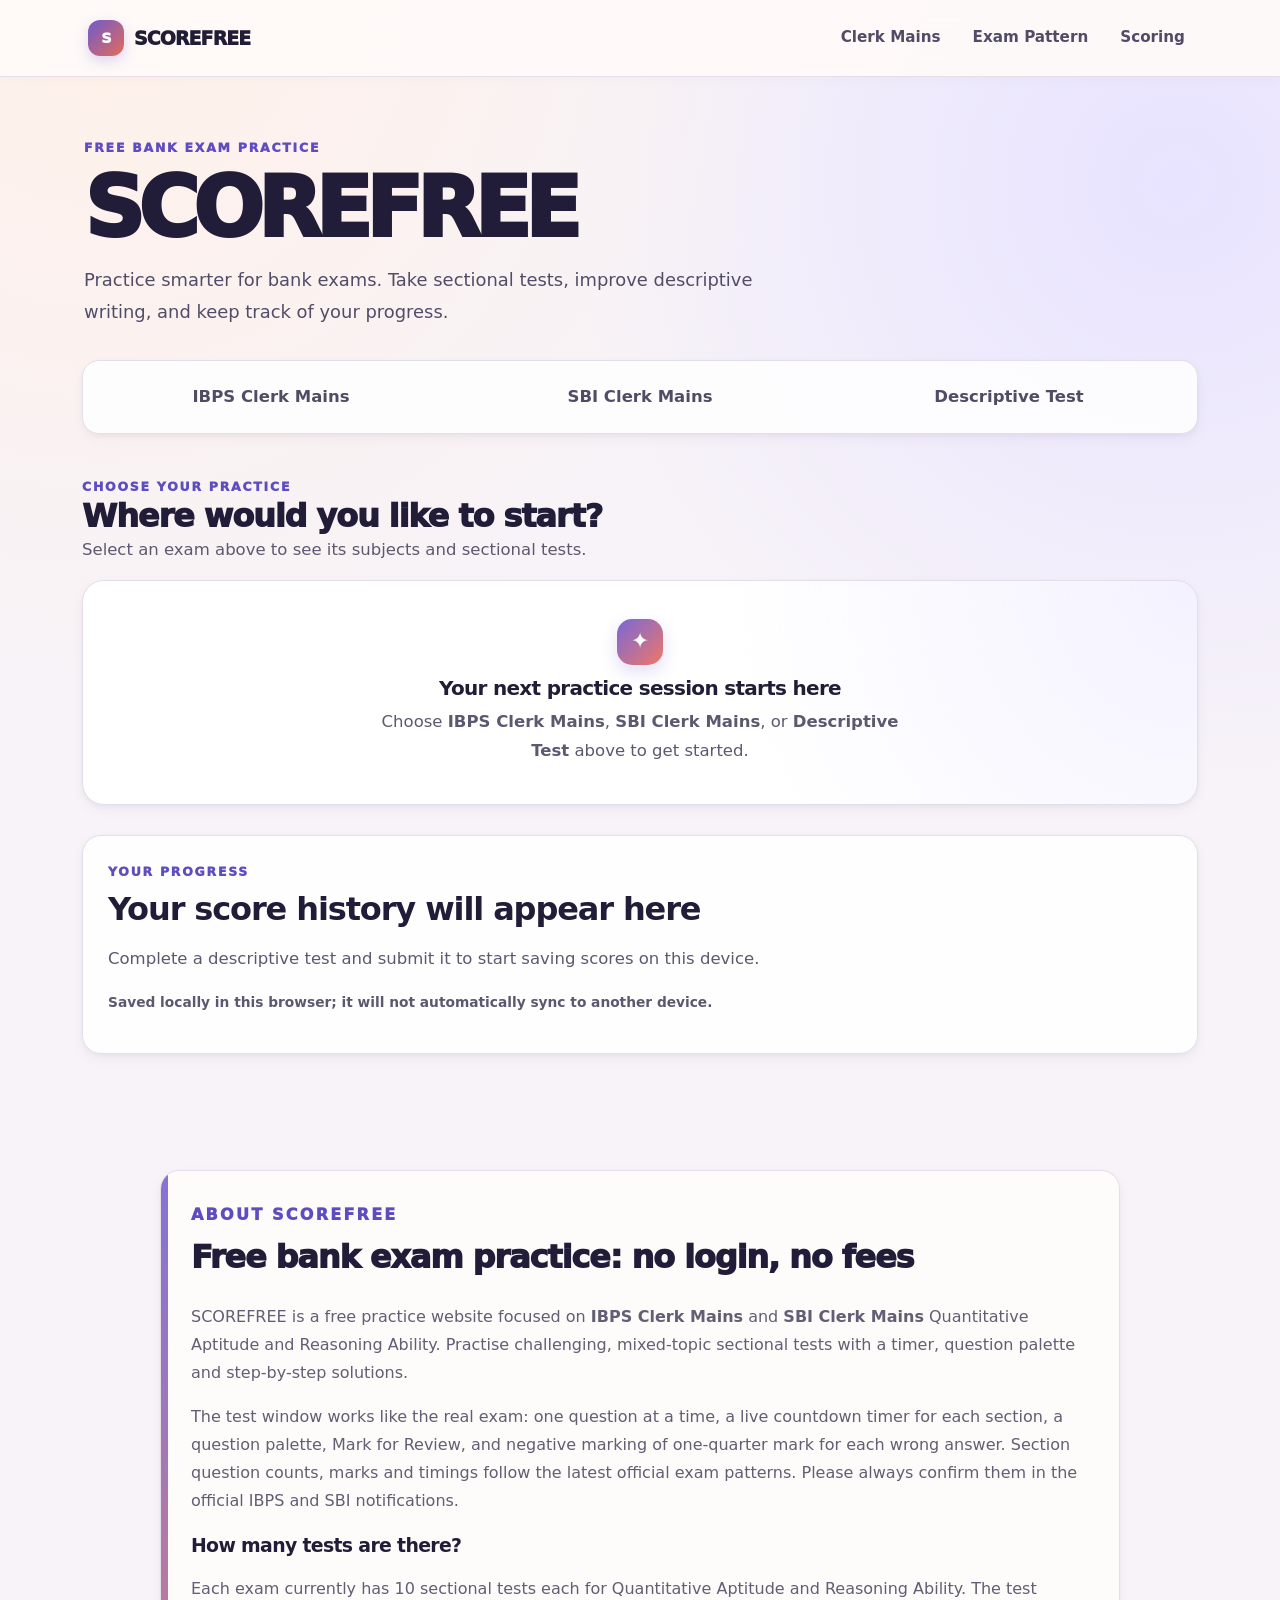
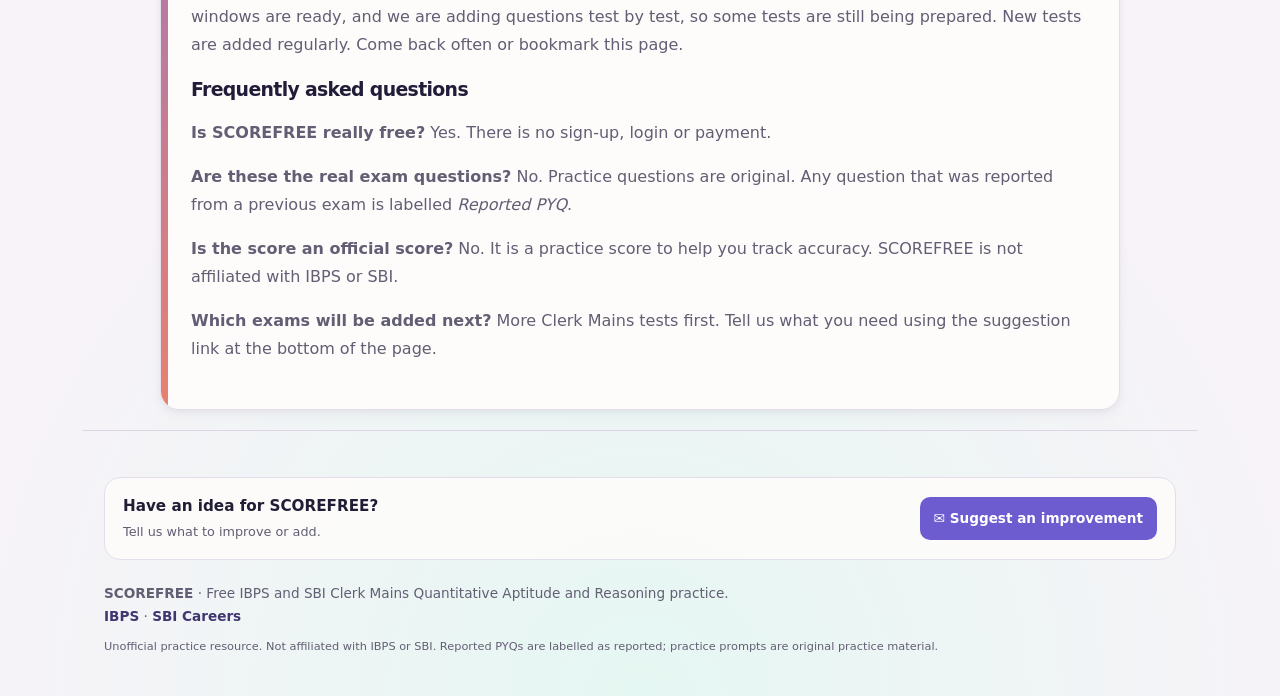
==== commit 30e9b9fb: "Focus SCOREFREE on IBPS and SBI Clerk Mains Quant and Reasoning SEO" ====
--- a/index.html
+++ b/index.html
@@ -1,10 +1,11 @@
-<!doctype html><html lang="en"><head><meta charset="utf-8"><meta name="viewport" content="width=device-width,initial-scale=1"><meta name="description" content="Free IBPS Clerk Mains and SBI Clerk Mains sectional tests with timer, question palette and official-pattern marking, plus IBPS PO and SBI PO descriptive writing practice. No login needed."><meta name="robots" content="index, follow"><link rel="canonical" href="https://letscrackitt.github.io/scorefree/"><meta property="og:title" content="Free IBPS Clerk &amp; SBI Clerk Mains Sectional Tests | SCOREFREE"><meta property="og:site_name" content="SCOREFREE"><meta property="og:locale" content="en_IN"><meta name="twitter:card" content="summary"><meta name="twitter:title" content="Free IBPS Clerk &amp; SBI Clerk Mains Sectional Tests | SCOREFREE"><meta name="twitter:description" content="Free bank exam practice: Clerk Mains sectional tests and PO descriptive writing. No login."><meta property="og:description" content="Free sectional practice for IBPS Clerk Mains and SBI Clerk Mains, plus descriptive writing practice for IBPS PO and SBI PO."><meta property="og:type" content="website"><meta property="og:url" content="https://letscrackitt.github.io/scorefree/"><title>Free IBPS Clerk &amp; SBI Clerk Mains Sectional Tests Online | SCOREFREE</title><link rel="stylesheet" href="style.css?v=20261024i"><script type="application/ld+json">{"@context":"https://schema.org","@type":"WebSite","name":"SCOREFREE","url":"https://letscrackitt.github.io/scorefree/","description":"Free bank exam practice: IBPS Clerk Mains and SBI Clerk Mains sectional tests, and IBPS PO and SBI PO descriptive writing practice.","inLanguage":"en-IN"}</script><style>/* SCOREFREE spacing refinement — subtle visual polish */main{padding-top:42px}.hero{padding:48px 54px}.hero h1{margin-top:10px;margin-bottom:18px}.hero .lead{line-height:1.7}.section-title{margin-top:42px;margin-bottom:15px}.grid>.card{min-height:235px;padding:28px 28px 24px}.grid>.card h2{margin-top:17px;margin-bottom:8px}.types{gap:17px}.type{padding:24px 26px 22px}@media(max-width:900px){main{padding-top:30px}.hero{padding:40px 32px}}@media(max-width:800px){main{padding-top:28px}.hero{padding:34px 24px}}@media(max-width:500px){.hero{padding:32px 22px}.section-title{margin-top:38px}}</style><script async src="https://www.googletagmanager.com/gtag/js?id=G-ZDRTG9LGFW"></script><script>window.dataLayer=window.dataLayer||[];function gtag(){dataLayer.push(arguments);}gtag('js',new Date());gtag('config','G-ZDRTG9LGFW');</script></head><body><header><div class="nav"><button class="brand" onclick="home()"><span class="mark">S</span><span>SCOREFREE</span></button><div class="nav-actions"><button class="navlink" onclick="showHomeTab(&quot;ibps-clerk&quot;)">Clerk Mains</button><button class="navlink" onclick="patterns()">Exam Pattern</button><button class="navlink" onclick="aboutScores()">Scoring</button></div></div></header><main id="app"></main><section id="about" class="card" style="max-width:960px;margin:40px auto 20px;padding:30px"><p class="eyebrow">About SCOREFREE</p><h2 style="margin-top:6px">Free bank exam practice: no login, no fees</h2>
-<p>SCOREFREE is a free practice website for bank exam aspirants. You can take <b>IBPS Clerk Mains</b> and <b>SBI Clerk Mains</b> sectional tests in Reasoning Ability, Quantitative Aptitude, English Language and General/Financial Awareness, and practise <b>IBPS PO</b> and <b>SBI PO</b> descriptive writing (essay, comprehension, email, situation analysis, report and précis).</p>
+<!doctype html><html lang="en"><head><meta charset="utf-8"><meta name="viewport" content="width=device-width,initial-scale=1"><meta name="description" content="Free IBPS Clerk Mains and SBI Clerk Mains Quantitative Aptitude and Reasoning Ability practice tests. Attempt challenging sectional questions with a timer, question palette, solutions and exam-style marking. No login required."><meta name="robots" content="index, follow"><link rel="canonical" href="https://letscrackitt.github.io/scorefree/"><meta property="og:title" content="Free IBPS &amp; SBI Clerk Mains Quant and Reasoning Tests | SCOREFREE"><meta property="og:site_name" content="SCOREFREE"><meta property="og:locale" content="en_IN"><meta name="twitter:card" content="summary"><meta name="twitter:title" content="Free IBPS &amp; SBI Clerk Mains Quant and Reasoning Tests | SCOREFREE"><meta name="twitter:description" content="Practise IBPS and SBI Clerk Mains Quantitative Aptitude and Reasoning Ability with free timed sectional tests."><meta property="og:description" content="Free timed Quantitative Aptitude and Reasoning Ability sectional practice for IBPS Clerk Mains and SBI Clerk Mains."><meta property="og:type" content="website"><meta property="og:url" content="https://letscrackitt.github.io/scorefree/"><title>Free IBPS &amp; SBI Clerk Mains Quant &amp; Reasoning Tests | SCOREFREE</title><link rel="stylesheet" href="style.css?v=20261024i"><script type="application/ld+json">{"@context":"https://schema.org","@type":"WebSite","name":"SCOREFREE","url":"https://letscrackitt.github.io/scorefree/","description":"Free IBPS Clerk Mains and SBI Clerk Mains Quantitative Aptitude and Reasoning Ability sectional practice tests.","inLanguage":"en-IN"}</script><style>/* SCOREFREE spacing refinement — subtle visual polish */main{padding-top:42px}.hero{padding:48px 54px}.hero h1{margin-top:10px;margin-bottom:18px}.hero .lead{line-height:1.7}.section-title{margin-top:42px;margin-bottom:15px}.grid>.card{min-height:235px;padding:28px 28px 24px}.grid>.card h2{margin-top:17px;margin-bottom:8px}.types{gap:17px}.type{padding:24px 26px 22px}@media(max-width:900px){main{padding-top:30px}.hero{padding:40px 32px}}@media(max-width:800px){main{padding-top:28px}.hero{padding:34px 24px}}@media(max-width:500px){.hero{padding:32px 22px}.section-title{margin-top:38px}}</style><script async src="https://www.googletagmanager.com/gtag/js?id=G-ZDRTG9LGFW"></script><script>window.dataLayer=window.dataLayer||[];function gtag(){dataLayer.push(arguments);}gtag('js',new Date());gtag('config','G-ZDRTG9LGFW');</script><script async src="https://pagead2.googlesyndication.com/pagead/js/adsbygoogle.js?client=ca-pub-2556193625631783" crossorigin="anonymous"></script>
+</head><body><header><div class="nav"><button class="brand" onclick="home()"><span class="mark">S</span><span>SCOREFREE</span></button><div class="nav-actions"><button class="navlink" onclick="showHomeTab(&quot;ibps-clerk&quot;)">Clerk Mains</button><button class="navlink" onclick="patterns()">Exam Pattern</button><button class="navlink" onclick="aboutScores()">Scoring</button></div></div></header><main id="app"></main><section id="about" class="card" style="max-width:960px;margin:40px auto 20px;padding:30px"><p class="eyebrow">About SCOREFREE</p><h2 style="margin-top:6px">Free bank exam practice: no login, no fees</h2>
+<p>SCOREFREE is a free practice website focused on <b>IBPS Clerk Mains</b> and <b>SBI Clerk Mains</b> Quantitative Aptitude and Reasoning Ability. Practise challenging, mixed-topic sectional tests with a timer, question palette and step-by-step solutions.</p>
 <p>The test window works like the real exam: one question at a time, a live countdown timer for each section, a question palette, Mark for Review, and negative marking of one-quarter mark for each wrong answer. Section question counts, marks and timings follow the latest official exam patterns. Please always confirm them in the official IBPS and SBI notifications.</p>
 <h3>How many tests are there?</h3>
-<p>Each exam has 10 sectional tests in every subject. The test windows are ready, and we are adding questions test by test, so some tests are still being prepared. New tests are added regularly. Come back often or bookmark this page.</p>
+<p>Each exam currently has 10 sectional tests each for Quantitative Aptitude and Reasoning Ability. The test windows are ready, and we are adding questions test by test, so some tests are still being prepared. New tests are added regularly. Come back often or bookmark this page.</p>
 <h3>Frequently asked questions</h3>
 <p><b>Is SCOREFREE really free?</b> Yes. There is no sign-up, login or payment.</p>
 <p><b>Are these the real exam questions?</b> No. Practice questions are original. Any question that was reported from a previous exam is labelled <i>Reported PYQ</i>.</p>
 <p><b>Is the score an official score?</b> No. It is a practice score to help you track accuracy. SCOREFREE is not affiliated with IBPS or SBI.</p>
-<p><b>Which exams will be added next?</b> More Clerk Mains tests first. Tell us what you need using the suggestion link at the bottom of the page.</p></section><footer><div style="margin:18px 0 22px;padding:16px 18px;border:1px solid var(--line);border-radius:16px;background:rgba(255,253,252,.8);display:flex;align-items:center;justify-content:space-between;gap:14px;flex-wrap:wrap"><div><b style="display:block;color:var(--ink);font-size:.95rem">Have an idea for SCOREFREE?</b><span style="font-size:.8rem">Tell us what to improve or add.</span></div><a href="https://mail.google.com/mail/?view=cm&fs=1&to=gold24cc@gmail.com&su=SCOREFREE%20suggestion" target="_blank" rel="noopener noreferrer" style="display:inline-flex;align-items:center;gap:7px;padding:10px 14px;border-radius:10px;background:var(--purple);color:#fff;text-decoration:none;font-weight:900;white-space:nowrap">✉ Suggest an improvement</a></div><b>SCOREFREE</b><span> · Free bank exam practice for Clerk Mains and PO descriptive tests.</span><div><a href="https://www.ibps.in/" target="_blank" rel="noreferrer">IBPS</a> · <a href="https://sbi.bank.in/web/careers/current-openings1" target="_blank" rel="noreferrer">SBI Careers</a></div><small>Unofficial practice resource. Not affiliated with IBPS or SBI. Reported PYQs are labelled as reported; practice prompts are original practice material.</small></footer><script src="initial-scroll-fix.js?v=20260911b"></script><script src="data.js?v=20260910c"></script><script src="longpassages.js?v=20260910c"></script><script src="app.js?v=20261024b"></script><script src="seo.js?v=20260910d"></script><script src="test-start.js?v=20260925a"></script><script src="passage-length-fix.js?v=20260910a"></script><script src="question-headings.js?v=20260911a"></script><script src="scroll-fix.js?v=20260911a"></script><script src="redesign.js?v=20261026c"></script></body></html>
+<p><b>Which exams will be added next?</b> More Clerk Mains tests first. Tell us what you need using the suggestion link at the bottom of the page.</p></section><footer><div style="margin:18px 0 22px;padding:16px 18px;border:1px solid var(--line);border-radius:16px;background:rgba(255,253,252,.8);display:flex;align-items:center;justify-content:space-between;gap:14px;flex-wrap:wrap"><div><b style="display:block;color:var(--ink);font-size:.95rem">Have an idea for SCOREFREE?</b><span style="font-size:.8rem">Tell us what to improve or add.</span></div><a href="https://mail.google.com/mail/?view=cm&fs=1&to=gold24cc@gmail.com&su=SCOREFREE%20suggestion" target="_blank" rel="noopener noreferrer" style="display:inline-flex;align-items:center;gap:7px;padding:10px 14px;border-radius:10px;background:var(--purple);color:#fff;text-decoration:none;font-weight:900;white-space:nowrap">✉ Suggest an improvement</a></div><b>SCOREFREE</b><span> · Free IBPS and SBI Clerk Mains Quantitative Aptitude and Reasoning practice.</span><div><a href="https://www.ibps.in/" target="_blank" rel="noreferrer">IBPS</a> · <a href="https://sbi.bank.in/web/careers/current-openings1" target="_blank" rel="noreferrer">SBI Careers</a></div><small>Unofficial practice resource. Not affiliated with IBPS or SBI. Reported PYQs are labelled as reported; practice prompts are original practice material.</small></footer><script src="initial-scroll-fix.js?v=20260911b"></script><script src="data.js?v=20260910c"></script><script src="longpassages.js?v=20260910c"></script><script src="app.js?v=20261024b"></script><script src="seo.js?v=20260910d"></script><script src="test-start.js?v=20260925a"></script><script src="passage-length-fix.js?v=20260910a"></script><script src="question-headings.js?v=20260911a"></script><script src="scroll-fix.js?v=20260911a"></script><script src="redesign.js?v=20261026c"></script></body></html>
